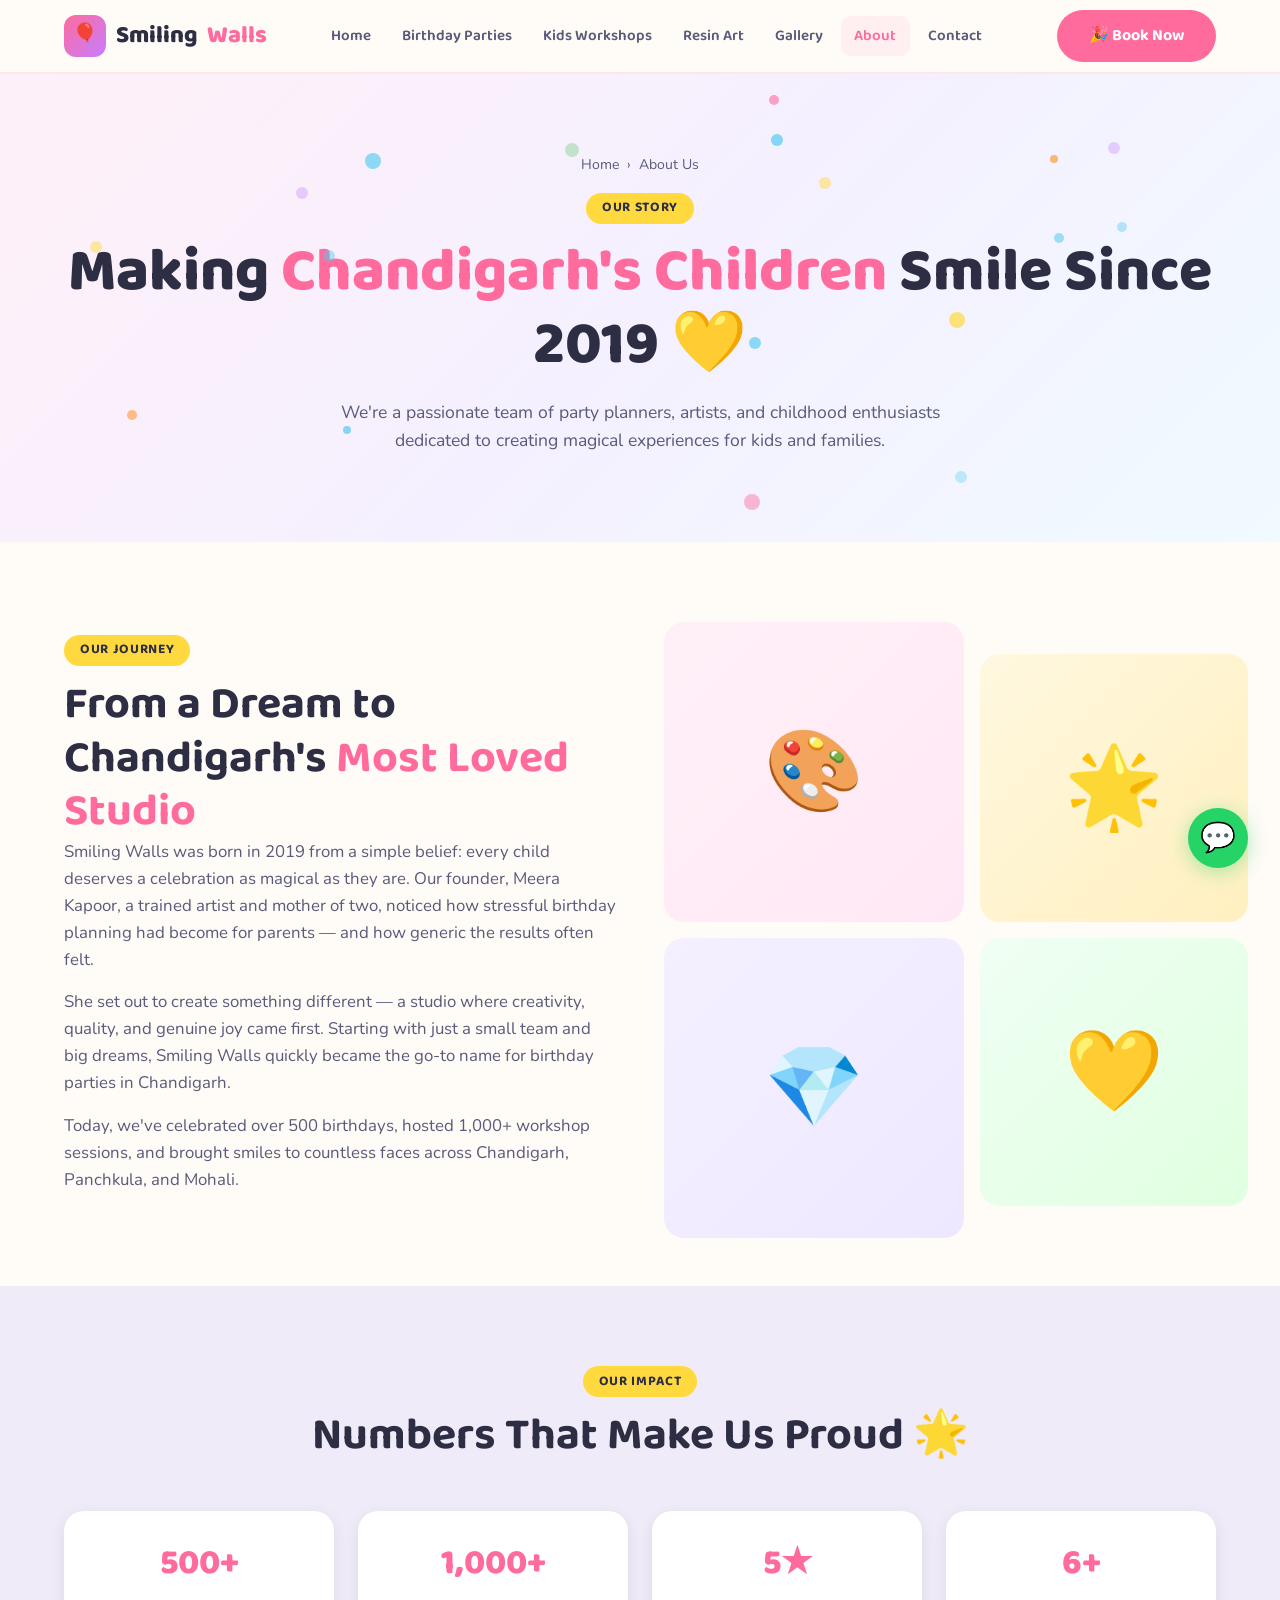
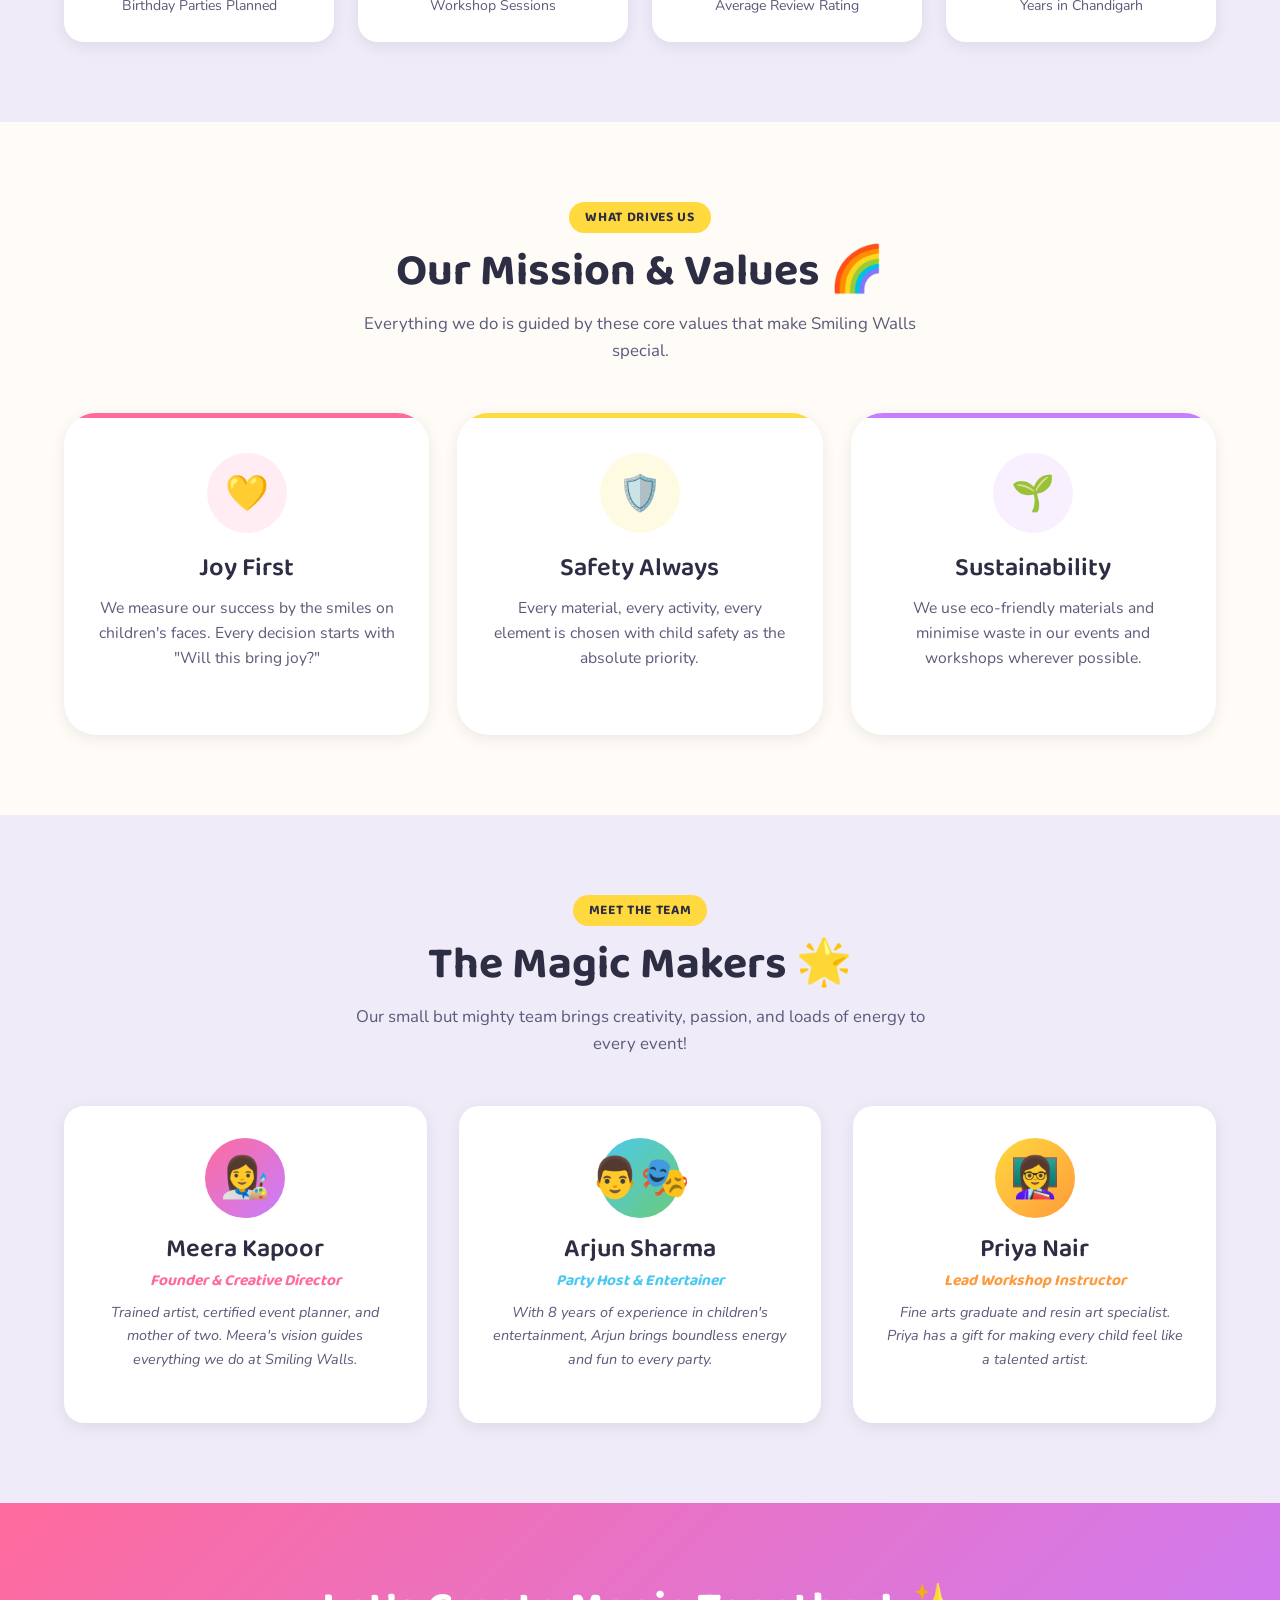
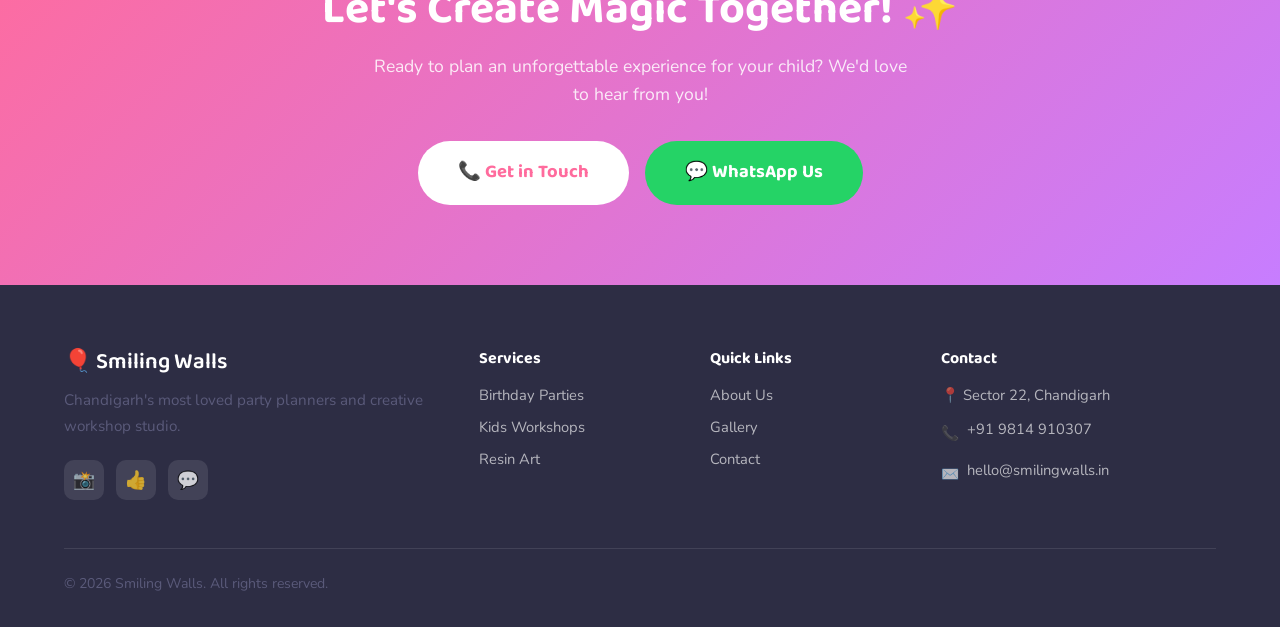
==== about.html @ 49fe9113 "first commit" ====
<!DOCTYPE html>
<html lang="en">

<head>
  <meta charset="UTF-8" />
  <meta name="viewport" content="width=device-width, initial-scale=1.0" />
  <title>About Us — Smiling Walls, Chandigarh's Favourite Kids Party Planners</title>
  <meta name="description"
    content="Meet the team behind Smiling Walls — Chandigarh's most loved kids birthday party planners and creative workshop studio. Our story, mission & values." />
  <meta name="keywords"
    content="about Smiling Walls, kids party planners Chandigarh team, creative workshop studio Chandigarh" />
  <meta property="og:title" content="About Smiling Walls — Chandigarh Kids Party Planners" />
  <meta property="og:url" content="https://smilingwalls.in/about.html" />
  <link rel="canonical" href="https://smilingwalls.in/about.html" />
  <link rel="preconnect" href="https://fonts.googleapis.com" />
  <link rel="preconnect" href="https://fonts.gstatic.com" crossorigin />
  <link rel="stylesheet" href="css/style.css" />
</head>

<body>
  <a href="#main" class="skip-link">Skip to main content</a>

  <nav class="navbar" role="navigation" aria-label="Main navigation">
    <div class="navbar-inner">
      <a href="index.html" class="navbar-brand">
        <div class="logo-icon" aria-hidden="true">🎈</div>
        Smiling <span>Walls</span>
      </a>
      <ul class="nav-links" role="list">
        <li><a href="index.html">Home</a></li>
        <li><a href="birthday-parties.html">Birthday Parties</a></li>
        <li><a href="kids-workshops.html">Kids Workshops</a></li>
        <li><a href="resin-workshops.html">Resin Art</a></li>
        <li><a href="gallery.html">Gallery</a></li>
        <li><a href="about.html" class="active">About</a></li>
        <li><a href="contact.html">Contact</a></li>
      </ul>
      <a href="contact.html" class="btn btn-primary nav-cta">🎉 Book Now</a>
      <button class="hamburger" aria-label="Toggle mobile menu"
        aria-expanded="false"><span></span><span></span><span></span></button>
    </div>
  </nav>
  <div id="mobile-menu" class="mobile-menu">
    <a href="index.html">🏠 Home</a>
    <a href="birthday-parties.html">🎂 Birthday Parties</a>
    <a href="kids-workshops.html">🎨 Kids Workshops</a>
    <a href="resin-workshops.html">💎 Resin Art</a>
    <a href="gallery.html">📸 Gallery</a>
    <a href="about.html">💛 About</a>
    <a href="contact.html">📞 Contact</a>
  </div>

  <main id="main">
    <section class="page-hero">
      <div class="hero-confetti" aria-hidden="true"></div>
      <div class="container">
        <nav class="breadcrumb" aria-label="Breadcrumb">
          <a href="index.html">Home</a> <span>›</span>
          <span aria-current="page">About Us</span>
        </nav>
        <div class="badge">Our Story</div>
        <h1>Making <span class="text-pink">Chandigarh's Children</span> Smile Since 2019 💛</h1>
        <p>We're a passionate team of party planners, artists, and childhood enthusiasts dedicated to creating magical
          experiences for kids and families.</p>
      </div>
    </section>

    <!-- Our Story -->
    <section class="section-pad" aria-labelledby="story-heading">
      <div class="container">
        <div class="about-grid">
          <div class="animate-up">
            <div class="badge">Our Journey</div>
            <h2 id="story-heading">From a Dream to Chandigarh's <span class="text-pink">Most Loved Studio</span></h2>
            <p style="margin-bottom:1rem">Smiling Walls was born in 2019 from a simple belief: every child deserves a
              celebration as magical as they are. Our founder, Meera Kapoor, a trained artist and mother of two, noticed
              how stressful birthday planning had become for parents — and how generic the results often felt.</p>
            <p style="margin-bottom:1rem">She set out to create something different — a studio where creativity,
              quality, and genuine joy came first. Starting with just a small team and big dreams, Smiling Walls quickly
              became the go-to name for birthday parties in Chandigarh.</p>
            <p>Today, we've celebrated over 500 birthdays, hosted 1,000+ workshop sessions, and brought smiles to
              countless faces across Chandigarh, Panchkula, and Mohali.</p>
          </div>
          <div class="about-visual animate-up delay-2">
            <div class="about-img-card" style="background:linear-gradient(135deg,#fff0f8,#ffe8f5);font-size:5rem">🎨
            </div>
            <div class="about-img-card" style="background:linear-gradient(135deg,#fff8e0,#fff0c0);font-size:5rem">🌟
            </div>
            <div class="about-img-card" style="background:linear-gradient(135deg,#f5f0ff,#ede8ff);font-size:5rem">💎
            </div>
            <div class="about-img-card" style="background:linear-gradient(135deg,#f0fff4,#e0ffe0);font-size:5rem">💛
            </div>
          </div>
        </div>
      </div>
    </section>

    <!-- Stats -->
    <section class="section-pad bg-light" aria-labelledby="stats-heading">
      <div class="container">
        <div class="section-title animate-up">
          <div class="badge">Our Impact</div>
          <h2 id="stats-heading">Numbers That Make Us Proud 🌟</h2>
        </div>
        <div class="stats-row" style="grid-template-columns:repeat(4,1fr)">
          <div class="stat-card animate-up delay-1">
            <div class="number">500+</div>
            <p>Birthday Parties Planned</p>
          </div>
          <div class="stat-card animate-up delay-2">
            <div class="number">1,000+</div>
            <p>Workshop Sessions</p>
          </div>
          <div class="stat-card animate-up delay-3">
            <div class="number">5★</div>
            <p>Average Review Rating</p>
          </div>
          <div class="stat-card animate-up delay-4">
            <div class="number">6+</div>
            <p>Years in Chandigarh</p>
          </div>
        </div>
      </div>
    </section>

    <!-- Mission & Values -->
    <section class="section-pad" aria-labelledby="values-heading">
      <div class="container">
        <div class="section-title animate-up">
          <div class="badge">What Drives Us</div>
          <h2 id="values-heading">Our Mission & Values 🌈</h2>
          <p>Everything we do is guided by these core values that make Smiling Walls special.</p>
        </div>
        <div class="services-grid">
          <div class="service-card pink animate-up delay-1">
            <div class="icon-wrap">💛</div>
            <h3>Joy First</h3>
            <p>We measure our success by the smiles on children's faces. Every decision starts with "Will this bring
              joy?"</p>
          </div>
          <div class="service-card yellow animate-up delay-2">
            <div class="icon-wrap">🛡️</div>
            <h3>Safety Always</h3>
            <p>Every material, every activity, every element is chosen with child safety as the absolute priority.</p>
          </div>
          <div class="service-card purple animate-up delay-3">
            <div class="icon-wrap">🌱</div>
            <h3>Sustainability</h3>
            <p>We use eco-friendly materials and minimise waste in our events and workshops wherever possible.</p>
          </div>
        </div>
      </div>
    </section>

    <!-- Team -->
    <section class="section-pad bg-light" aria-labelledby="team-heading">
      <div class="container">
        <div class="section-title animate-up">
          <div class="badge">Meet the Team</div>
          <h2 id="team-heading">The Magic Makers 🌟</h2>
          <p>Our small but mighty team brings creativity, passion, and loads of energy to every event!</p>
        </div>
        <div style="display:grid;grid-template-columns:repeat(3,1fr);gap:2rem">
          <div class="testimonial-card animate-up delay-1" style="text-align:center">
            <div
              style="width:80px;height:80px;border-radius:50%;background:linear-gradient(135deg,var(--pink),var(--purple));display:flex;align-items:center;justify-content:center;font-size:2.5rem;margin:0 auto 1rem">
              👩‍🎨</div>
            <h3 style="margin-bottom:0.25rem">Meera Kapoor</h3>
            <p style="color:var(--pink);font-weight:700;font-family:var(--font-head);margin-bottom:0.5rem">Founder &
              Creative Director</p>
            <p style="font-size:0.9rem">Trained artist, certified event planner, and mother of two. Meera's vision
              guides everything we do at Smiling Walls.</p>
          </div>
          <div class="testimonial-card animate-up delay-2" style="text-align:center">
            <div
              style="width:80px;height:80px;border-radius:50%;background:linear-gradient(135deg,var(--teal),var(--green));display:flex;align-items:center;justify-content:center;font-size:2.5rem;margin:0 auto 1rem">
              👨‍🎭</div>
            <h3 style="margin-bottom:0.25rem">Arjun Sharma</h3>
            <p style="color:var(--teal);font-weight:700;font-family:var(--font-head);margin-bottom:0.5rem">Party Host &
              Entertainer</p>
            <p style="font-size:0.9rem">With 8 years of experience in children's entertainment, Arjun brings boundless
              energy and fun to every party.</p>
          </div>
          <div class="testimonial-card animate-up delay-3" style="text-align:center">
            <div
              style="width:80px;height:80px;border-radius:50%;background:linear-gradient(135deg,var(--yellow),var(--orange));display:flex;align-items:center;justify-content:center;font-size:2.5rem;margin:0 auto 1rem">
              👩‍🏫</div>
            <h3 style="margin-bottom:0.25rem">Priya Nair</h3>
            <p style="color:var(--orange);font-weight:700;font-family:var(--font-head);margin-bottom:0.5rem">Lead
              Workshop Instructor</p>
            <p style="font-size:0.9rem">Fine arts graduate and resin art specialist. Priya has a gift for making every
              child feel like a talented artist.</p>
          </div>
        </div>
      </div>
    </section>

    <!-- CTA -->
    <section class="cta-banner">
      <div class="container">
        <h2>Let's Create Magic Together! ✨</h2>
        <p>Ready to plan an unforgettable experience for your child? We'd love to hear from you!</p>
        <div class="cta-banner-btns">
          <a href="contact.html" class="btn btn-white btn-lg">📞 Get in Touch</a>
          <a href="https://wa.me/919814910307" class="btn btn-whatsapp btn-lg" target="_blank" rel="noopener">💬
            WhatsApp Us</a>
        </div>
      </div>
    </section>
  </main>

  <footer role="contentinfo">
    <div class="container">
      <div class="footer-grid">
        <div class="footer-brand">
          <h3>🎈 Smiling Walls</h3>
          <p>Chandigarh's most loved party planners and creative workshop studio.</p>
          <div class="social-links">
            <a href="#" class="social-link" aria-label="Instagram">📸</a>
            <a href="#" class="social-link" aria-label="Facebook">👍</a>
            <a href="https://wa.me/919814910307" class="social-link" aria-label="WhatsApp" target="_blank"
              rel="noopener">💬</a>
          </div>
        </div>
        <div class="footer-col">
          <h4>Services</h4>
          <a href="birthday-parties.html">Birthday Parties</a>
          <a href="kids-workshops.html">Kids Workshops</a>
          <a href="resin-workshops.html">Resin Art</a>
        </div>
        <div class="footer-col">
          <h4>Quick Links</h4>
          <a href="about.html">About Us</a>
          <a href="gallery.html">Gallery</a>
          <a href="contact.html">Contact</a>
        </div>
        <div class="footer-col footer-contact">
          <h4>Contact</h4>
          <p>📍 Sector 22, Chandigarh</p>
          <p>📞 <a href="tel:+919814910307">+91 9814 910307</a></p>
          <p>✉️ <a href="mailto:hello@smilingwalls.in">hello@smilingwalls.in</a></p>
        </div>
      </div>
      <div class="footer-bottom">
        <p>© 2026 Smiling Walls. All rights reserved.</p>
      </div>
    </div>
  </footer>

  <a href="https://wa.me/919814910307" class="whatsapp-fab" target="_blank" rel="noopener noreferrer"
    aria-label="WhatsApp">💬</a>
  <script src="js/main.js" defer></script>
</body>

</html>
---- css/style.css ----
/* ============================================================
   Smiling Walls — Global Stylesheet
   Design System: Playful Pastel + Vibrant Accents
   ============================================================ */

@import url('https://fonts.googleapis.com/css2?family=Baloo+2:wght@400;500;600;700;800&family=Nunito:wght@400;500;600;700&display=swap');

/* ---------- CSS Variables ---------- */
:root {
  --pink:     #FF6B9D;
  --yellow:   #FFD93D;
  --purple:   #C77DFF;
  --teal:     #4CC9F0;
  --green:    #6BCB77;
  --orange:   #FF9A3C;
  --bg:       #FFFBF7;
  --dark:     #2D2D44;
  --mid:      #5A5A7A;
  --light:    #F0EBF8;
  --white:    #FFFFFF;

  --font-head: 'Baloo 2', cursive;
  --font-body: 'Nunito', sans-serif;

  --radius-sm: 12px;
  --radius-md: 20px;
  --radius-lg: 32px;
  --radius-xl: 48px;

  --shadow-sm: 0 4px 16px rgba(0,0,0,0.08);
  --shadow-md: 0 8px 32px rgba(0,0,0,0.12);
  --shadow-lg: 0 16px 48px rgba(0,0,0,0.16);

  --transition: all 0.3s cubic-bezier(0.4, 0, 0.2, 1);
}

/* ---------- Reset & Base ---------- */
*, *::before, *::after { box-sizing: border-box; margin: 0; padding: 0; }

html {
  scroll-behavior: smooth;
  font-size: 16px;
}

body {
  font-family: var(--font-body);
  background-color: var(--bg);
  color: var(--dark);
  line-height: 1.6;
  overflow-x: hidden;
}

img { max-width: 100%; height: auto; display: block; }

a { text-decoration: none; color: inherit; transition: var(--transition); }

ul { list-style: none; }

/* ---------- Typography ---------- */
h1, h2, h3, h4 {
  font-family: var(--font-head);
  line-height: 1.2;
  color: var(--dark);
}

h1 { font-size: clamp(2.2rem, 5vw, 3.8rem); font-weight: 800; }
h2 { font-size: clamp(1.8rem, 3.5vw, 2.8rem); font-weight: 700; }
h3 { font-size: clamp(1.2rem, 2.5vw, 1.6rem); font-weight: 600; }

p { color: var(--mid); font-size: 1.05rem; }

/* ---------- Layout Helpers ---------- */
.container {
  max-width: 1200px;
  margin: 0 auto;
  padding: 0 1.5rem;
}

.section-pad { padding: 5rem 0; }

.section-title {
  text-align: center;
  margin-bottom: 3rem;
}

.section-title h2 { margin-bottom: 0.75rem; }
.section-title p { max-width: 600px; margin: 0 auto; }

.badge {
  display: inline-block;
  background: var(--yellow);
  color: var(--dark);
  font-family: var(--font-head);
  font-weight: 700;
  font-size: 0.85rem;
  padding: 0.3rem 1rem;
  border-radius: 50px;
  letter-spacing: 0.05em;
  text-transform: uppercase;
  margin-bottom: 0.75rem;
}

/* ---------- Buttons ---------- */
.btn {
  display: inline-flex;
  align-items: center;
  gap: 0.5rem;
  font-family: var(--font-head);
  font-weight: 700;
  font-size: 1rem;
  padding: 0.85rem 2rem;
  border-radius: 50px;
  border: none;
  cursor: pointer;
  transition: var(--transition);
  text-decoration: none;
  white-space: nowrap;
}

.btn:hover { transform: translateY(-2px); box-shadow: var(--shadow-md); }
.btn:active { transform: translateY(0); }

.btn-primary { background: var(--pink); color: var(--white); }
.btn-primary:hover { background: #e05588; }

.btn-secondary { background: var(--yellow); color: var(--dark); }
.btn-secondary:hover { background: #f0c800; }

.btn-green { background: var(--green); color: var(--white); }
.btn-green:hover { background: #58b865; }

.btn-teal { background: var(--teal); color: var(--white); }
.btn-teal:hover { background: #3ab5da; }

.btn-purple { background: var(--purple); color: var(--white); }
.btn-purple:hover { background: #b060ef; }

.btn-outline {
  background: transparent;
  color: var(--dark);
  border: 2.5px solid var(--dark);
}
.btn-outline:hover { background: var(--dark); color: var(--white); }

.btn-whatsapp {
  background: #25D366;
  color: var(--white);
  font-size: 1rem;
}
.btn-whatsapp:hover { background: #1da851; }

.btn-lg { padding: 1.1rem 2.5rem; font-size: 1.15rem; }

/* ---------- Navbar ---------- */
.navbar {
  position: sticky;
  top: 0;
  z-index: 1000;
  background: rgba(255,251,247,0.95);
  backdrop-filter: blur(12px);
  -webkit-backdrop-filter: blur(12px);
  border-bottom: 2px solid rgba(255,107,157,0.15);
  transition: var(--transition);
}

.navbar.scrolled {
  box-shadow: var(--shadow-sm);
}

.navbar-inner {
  display: flex;
  align-items: center;
  justify-content: space-between;
  height: 72px;
  padding: 0 1.5rem;
  max-width: 1200px;
  margin: 0 auto;
}

.navbar-brand {
  display: flex;
  align-items: center;
  gap: 0.6rem;
  font-family: var(--font-head);
  font-weight: 800;
  font-size: 1.5rem;
  color: var(--dark);
}

.navbar-brand .logo-icon {
  width: 42px;
  height: 42px;
  background: linear-gradient(135deg, var(--pink), var(--purple));
  border-radius: 12px;
  display: flex;
  align-items: center;
  justify-content: center;
  font-size: 1.3rem;
}

.navbar-brand span { color: var(--pink); }

.nav-links {
  display: flex;
  align-items: center;
  gap: 0.25rem;
}

.nav-links a {
  font-family: var(--font-head);
  font-weight: 600;
  font-size: 0.95rem;
  color: var(--mid);
  padding: 0.5rem 0.85rem;
  border-radius: 10px;
  transition: var(--transition);
}

.nav-links a:hover,
.nav-links a.active {
  color: var(--pink);
  background: rgba(255,107,157,0.08);
}

.nav-cta { margin-left: 0.75rem; }

/* Hamburger */
.hamburger {
  display: none;
  flex-direction: column;
  gap: 5px;
  cursor: pointer;
  padding: 8px;
  border: none;
  background: none;
  border-radius: 8px;
}

.hamburger span {
  display: block;
  width: 24px;
  height: 2.5px;
  background: var(--dark);
  border-radius: 4px;
  transition: var(--transition);
}

.hamburger.open span:nth-child(1) { transform: translateY(7.5px) rotate(45deg); }
.hamburger.open span:nth-child(2) { opacity: 0; }
.hamburger.open span:nth-child(3) { transform: translateY(-7.5px) rotate(-45deg); }

.mobile-menu {
  display: none;
  position: fixed;
  top: 72px;
  left: 0;
  right: 0;
  background: var(--white);
  border-bottom: 2px solid rgba(255,107,157,0.15);
  padding: 1rem;
  z-index: 999;
  box-shadow: var(--shadow-md);
  flex-direction: column;
  gap: 0.5rem;
}

.mobile-menu.open { display: flex; }

.mobile-menu a {
  font-family: var(--font-head);
  font-weight: 600;
  color: var(--dark);
  padding: 0.75rem 1rem;
  border-radius: 12px;
  transition: var(--transition);
}

.mobile-menu a:hover { background: var(--light); color: var(--pink); }

/* ---------- Hero ---------- */
.hero {
  position: relative;
  overflow: hidden;
  padding: 5rem 0 6rem;
  background: linear-gradient(135deg, #FFF0F8 0%, #F5F0FF 50%, #F0FAFF 100%);
}

.hero-confetti {
  position: absolute;
  inset: 0;
  pointer-events: none;
  overflow: hidden;
}

.confetti-dot {
  position: absolute;
  border-radius: 50%;
  animation: float 6s ease-in-out infinite;
}

@keyframes float {
  0%, 100% { transform: translateY(0) rotate(0deg); }
  50% { transform: translateY(-20px) rotate(180deg); }
}

.hero-content {
  display: grid;
  grid-template-columns: 1fr 1fr;
  gap: 3rem;
  align-items: center;
}

.hero-text { z-index: 1; }

.hero-tagline {
  display: inline-flex;
  align-items: center;
  gap: 0.5rem;
  background: var(--yellow);
  color: var(--dark);
  font-family: var(--font-head);
  font-weight: 700;
  font-size: 0.85rem;
  padding: 0.4rem 1.2rem;
  border-radius: 50px;
  margin-bottom: 1.25rem;
  text-transform: uppercase;
  letter-spacing: 0.06em;
}

.hero h1 { margin-bottom: 1.25rem; }
.hero h1 span { color: var(--pink); }

.hero p { font-size: 1.15rem; margin-bottom: 2rem; max-width: 500px; }

.hero-btns { display: flex; gap: 1rem; flex-wrap: wrap; }

.hero-visual {
  display: flex;
  justify-content: center;
  align-items: center;
  position: relative;
}

.hero-card-grid {
  display: grid;
  grid-template-columns: 1fr 1fr;
  gap: 1rem;
  position: relative;
}

.hero-service-card {
  background: var(--white);
  border-radius: var(--radius-md);
  padding: 1.5rem;
  text-align: center;
  box-shadow: var(--shadow-md);
  transition: var(--transition);
  animation: float 5s ease-in-out infinite;
}

.hero-service-card:nth-child(2) { animation-delay: 0.5s; }
.hero-service-card:nth-child(3) { animation-delay: 1s; }
.hero-service-card:nth-child(4) { animation-delay: 1.5s; }

.hero-service-card:hover { transform: translateY(-6px) scale(1.02); }

.hero-service-card .icon {
  font-size: 2.5rem;
  margin-bottom: 0.5rem;
}

.hero-service-card h4 {
  font-family: var(--font-head);
  font-size: 0.9rem;
  font-weight: 700;
  color: var(--dark);
}

/* ---------- Service Cards ---------- */
.services-grid {
  display: grid;
  grid-template-columns: repeat(3, 1fr);
  gap: 1.75rem;
}

.service-card {
  background: var(--white);
  border-radius: var(--radius-lg);
  padding: 2.5rem 2rem;
  text-align: center;
  box-shadow: var(--shadow-sm);
  transition: var(--transition);
  position: relative;
  overflow: hidden;
}

.service-card::before {
  content: '';
  position: absolute;
  top: 0;
  left: 0;
  right: 0;
  height: 5px;
  border-radius: var(--radius-lg) var(--radius-lg) 0 0;
}

.service-card.pink::before   { background: var(--pink); }
.service-card.yellow::before { background: var(--yellow); }
.service-card.purple::before { background: var(--purple); }
.service-card.teal::before   { background: var(--teal); }

.service-card:hover { transform: translateY(-8px); box-shadow: var(--shadow-lg); }

.service-card .icon-wrap {
  width: 80px;
  height: 80px;
  border-radius: 50%;
  display: flex;
  align-items: center;
  justify-content: center;
  font-size: 2.2rem;
  margin: 0 auto 1.25rem;
}

.service-card.pink .icon-wrap   { background: rgba(255,107,157,0.12); }
.service-card.yellow .icon-wrap { background: rgba(255,217,61,0.15); }
.service-card.purple .icon-wrap { background: rgba(199,125,255,0.12); }
.service-card.teal .icon-wrap   { background: rgba(76,201,240,0.12); }

.service-card h3 { margin-bottom: 0.75rem; }
.service-card p { font-size: 0.98rem; margin-bottom: 1.5rem; }

/* ---------- Why Choose Us ---------- */
.why-grid {
  display: grid;
  grid-template-columns: repeat(4, 1fr);
  gap: 1.5rem;
}

.why-card {
  text-align: center;
  padding: 2rem 1.5rem;
  background: var(--white);
  border-radius: var(--radius-md);
  box-shadow: var(--shadow-sm);
  transition: var(--transition);
}

.why-card:hover { transform: translateY(-4px); box-shadow: var(--shadow-md); }

.why-card .icon { font-size: 2.5rem; margin-bottom: 1rem; }
.why-card h3 { font-size: 1.1rem; margin-bottom: 0.5rem; }
.why-card p { font-size: 0.92rem; }

/* ---------- Testimonials ---------- */
.testimonials-section {
  background: linear-gradient(135deg, #FFF0F8 0%, #F5F0FF 100%);
}

.testimonials-grid {
  display: grid;
  grid-template-columns: repeat(3, 1fr);
  gap: 1.75rem;
}

.testimonial-card {
  background: var(--white);
  border-radius: var(--radius-md);
  padding: 2rem;
  box-shadow: var(--shadow-sm);
  transition: var(--transition);
  position: relative;
}

.testimonial-card:hover { transform: translateY(-4px); box-shadow: var(--shadow-md); }

.testimonial-card .quote {
  font-size: 3rem;
  color: var(--pink);
  font-family: Georgia, serif;
  line-height: 1;
  margin-bottom: 0.5rem;
}

.testimonial-card p {
  font-size: 0.98rem;
  font-style: italic;
  margin-bottom: 1.25rem;
  color: var(--mid);
}

.testimonial-author {
  display: flex;
  align-items: center;
  gap: 0.75rem;
}

.author-avatar {
  width: 44px;
  height: 44px;
  border-radius: 50%;
  display: flex;
  align-items: center;
  justify-content: center;
  font-size: 1.2rem;
  font-weight: 700;
  font-family: var(--font-head);
  color: var(--white);
}

.stars { color: #FFD93D; font-size: 1rem; margin-bottom: 0.25rem; }

/* ---------- Pricing ---------- */
.pricing-grid {
  display: grid;
  grid-template-columns: repeat(3, 1fr);
  gap: 1.75rem;
}

.pricing-card {
  background: var(--white);
  border-radius: var(--radius-lg);
  padding: 2.5rem 2rem;
  text-align: center;
  box-shadow: var(--shadow-sm);
  transition: var(--transition);
  position: relative;
  border: 2.5px solid transparent;
}

.pricing-card.featured {
  border-color: var(--pink);
  transform: scale(1.04);
  box-shadow: var(--shadow-lg);
}

.pricing-card:hover { transform: translateY(-6px); box-shadow: var(--shadow-lg); }
.pricing-card.featured:hover { transform: scale(1.04) translateY(-6px); }

.popular-badge {
  position: absolute;
  top: -14px;
  left: 50%;
  transform: translateX(-50%);
  background: var(--pink);
  color: var(--white);
  font-family: var(--font-head);
  font-weight: 700;
  font-size: 0.8rem;
  padding: 0.3rem 1.2rem;
  border-radius: 50px;
  white-space: nowrap;
}

.pricing-card h3 { margin-bottom: 0.5rem; }
.pricing-card .price {
  font-family: var(--font-head);
  font-size: 2.5rem;
  font-weight: 800;
  color: var(--pink);
  line-height: 1;
  margin: 1rem 0 0.25rem;
}
.pricing-card .price small { font-size: 1rem; color: var(--mid); font-weight: 600; }

.pricing-features {
  text-align: left;
  margin: 1.5rem 0;
  display: flex;
  flex-direction: column;
  gap: 0.6rem;
}

.pricing-features li {
  display: flex;
  align-items: center;
  gap: 0.6rem;
  font-size: 0.95rem;
  color: var(--mid);
}

.pricing-features li::before {
  content: '✓';
  width: 20px;
  height: 20px;
  background: var(--green);
  color: white;
  border-radius: 50%;
  display: flex;
  align-items: center;
  justify-content: center;
  font-size: 0.7rem;
  font-weight: 700;
  flex-shrink: 0;
}

/* ---------- FAQ ---------- */
.faq-list { max-width: 780px; margin: 0 auto; }

.faq-item {
  background: var(--white);
  border-radius: var(--radius-md);
  margin-bottom: 1rem;
  box-shadow: var(--shadow-sm);
  overflow: hidden;
}

.faq-question {
  width: 100%;
  background: none;
  border: none;
  padding: 1.25rem 1.5rem;
  display: flex;
  justify-content: space-between;
  align-items: center;
  cursor: pointer;
  font-family: var(--font-head);
  font-weight: 700;
  font-size: 1.05rem;
  color: var(--dark);
  text-align: left;
  transition: var(--transition);
}

.faq-question:hover { color: var(--pink); }

.faq-question .chevron {
  font-size: 1.2rem;
  transition: var(--transition);
  color: var(--pink);
}

.faq-item.open .faq-question .chevron { transform: rotate(180deg); }

.faq-answer {
  max-height: 0;
  overflow: hidden;
  transition: max-height 0.4s ease, padding 0.3s ease;
}

.faq-item.open .faq-answer { max-height: 300px; }

.faq-answer p {
  padding: 0 1.5rem 1.25rem;
  font-size: 0.98rem;
}

/* ---------- Gallery ---------- */
.gallery-grid {
  display: grid;
  grid-template-columns: repeat(3, 1fr);
  gap: 1rem;
}

.gallery-item {
  position: relative;
  border-radius: var(--radius-md);
  overflow: hidden;
  cursor: pointer;
  aspect-ratio: 1;
  background: var(--light);
}

.gallery-item:nth-child(4n+1) { grid-column: span 2; }

.gallery-placeholder {
  width: 100%;
  height: 100%;
  display: flex;
  flex-direction: column;
  align-items: center;
  justify-content: center;
  gap: 0.5rem;
  min-height: 200px;
}

.gallery-item .overlay {
  position: absolute;
  inset: 0;
  background: rgba(255,107,157,0.85);
  display: flex;
  align-items: center;
  justify-content: center;
  opacity: 0;
  transition: var(--transition);
  font-size: 2rem;
  color: white;
}

.gallery-item:hover .overlay { opacity: 1; }

/* Lightbox */
.lightbox {
  display: none;
  position: fixed;
  inset: 0;
  background: rgba(0,0,0,0.9);
  z-index: 9999;
  align-items: center;
  justify-content: center;
  padding: 2rem;
}

.lightbox.open { display: flex; }

.lightbox-content {
  max-width: 800px;
  width: 100%;
  text-align: center;
  position: relative;
}

.lightbox-close {
  position: absolute;
  top: -2.5rem;
  right: 0;
  color: white;
  font-size: 2rem;
  cursor: pointer;
  background: none;
  border: none;
  line-height: 1;
}

.lightbox-img {
  width: 100%;
  border-radius: var(--radius-md);
  background: var(--light);
  min-height: 300px;
  display: flex;
  align-items: center;
  justify-content: center;
  font-size: 4rem;
}

/* ---------- Contact Form ---------- */
.contact-grid {
  display: grid;
  grid-template-columns: 1fr 1fr;
  gap: 3rem;
  align-items: start;
}

.contact-form {
  background: var(--white);
  border-radius: var(--radius-lg);
  padding: 2.5rem;
  box-shadow: var(--shadow-md);
}

.form-group {
  margin-bottom: 1.25rem;
}

.form-group label {
  display: block;
  font-family: var(--font-head);
  font-weight: 700;
  font-size: 0.95rem;
  color: var(--dark);
  margin-bottom: 0.4rem;
}

.form-group input,
.form-group select,
.form-group textarea {
  width: 100%;
  padding: 0.85rem 1.1rem;
  border: 2px solid #E8E0F0;
  border-radius: var(--radius-sm);
  font-family: var(--font-body);
  font-size: 0.98rem;
  color: var(--dark);
  background: var(--bg);
  transition: var(--transition);
  outline: none;
}

.form-group input:focus,
.form-group select:focus,
.form-group textarea:focus {
  border-color: var(--pink);
  box-shadow: 0 0 0 4px rgba(255,107,157,0.1);
}

.form-group textarea { resize: vertical; min-height: 120px; }

.form-row { display: grid; grid-template-columns: 1fr 1fr; gap: 1rem; }

/* ---------- Map ---------- */
.map-container {
  border-radius: var(--radius-lg);
  overflow: hidden;
  box-shadow: var(--shadow-md);
}

.map-container iframe {
  width: 100%;
  height: 350px;
  border: none;
}

.contact-info { margin-top: 1.5rem; }

.contact-info-item {
  display: flex;
  align-items: flex-start;
  gap: 0.9rem;
  margin-bottom: 1rem;
}

.contact-info-item .icon {
  width: 42px;
  height: 42px;
  border-radius: 12px;
  display: flex;
  align-items: center;
  justify-content: center;
  font-size: 1.1rem;
  flex-shrink: 0;
}

.contact-info-item h4 {
  font-size: 0.85rem;
  color: var(--mid);
  font-family: var(--font-body);
  font-weight: 600;
  margin-bottom: 0.15rem;
}

.contact-info-item p {
  font-size: 0.98rem;
  color: var(--dark);
  font-weight: 600;
}

/* ---------- About ---------- */
.about-grid {
  display: grid;
  grid-template-columns: 1fr 1fr;
  gap: 3rem;
  align-items: center;
}

.about-visual {
  display: grid;
  grid-template-columns: 1fr 1fr;
  gap: 1rem;
}

.about-img-card {
  border-radius: var(--radius-md);
  aspect-ratio: 1;
  display: flex;
  align-items: center;
  justify-content: center;
  font-size: 4rem;
}

.about-img-card:nth-child(2) { margin-top: 2rem; }

.stats-row {
  display: grid;
  grid-template-columns: repeat(3, 1fr);
  gap: 1.5rem;
  margin-top: 2rem;
}

.stat-card {
  text-align: center;
  background: var(--white);
  border-radius: var(--radius-md);
  padding: 1.5rem 1rem;
  box-shadow: var(--shadow-sm);
}

.stat-card .number {
  font-family: var(--font-head);
  font-size: 2.2rem;
  font-weight: 800;
  color: var(--pink);
}

.stat-card p { font-size: 0.88rem; margin-top: 0.25rem; }

/* ---------- Page Hero (inner pages) ---------- */
.page-hero {
  background: linear-gradient(135deg, #FFF0F8 0%, #F5F0FF 50%, #F0FAFF 100%);
  padding: 5rem 0 4rem;
  text-align: center;
  position: relative;
  overflow: hidden;
}

.page-hero h1 { margin-bottom: 1rem; }
.page-hero p { max-width: 600px; margin: 0 auto 1.5rem; font-size: 1.1rem; }

/* ---------- CTA Banner ---------- */
.cta-banner {
  background: linear-gradient(135deg, var(--pink), var(--purple));
  color: var(--white);
  text-align: center;
  padding: 5rem 0;
  position: relative;
  overflow: hidden;
}

.cta-banner h2 { color: var(--white); margin-bottom: 1rem; }
.cta-banner p { color: rgba(255,255,255,0.85); max-width: 540px; margin: 0 auto 2rem; font-size: 1.1rem; }
.cta-banner-btns { display: flex; gap: 1rem; justify-content: center; flex-wrap: wrap; }

.btn-white { background: var(--white); color: var(--pink); }
.btn-white:hover { background: var(--yellow); color: var(--dark); }

/* ---------- Footer ---------- */
footer {
  background: var(--dark);
  color: rgba(255,255,255,0.75);
  padding: 4rem 0 2rem;
}

.footer-grid {
  display: grid;
  grid-template-columns: 2fr 1fr 1fr 1.5fr;
  gap: 3rem;
  margin-bottom: 3rem;
}

.footer-brand h3 {
  font-family: var(--font-head);
  color: var(--white);
  font-size: 1.4rem;
  margin-bottom: 0.75rem;
}

.footer-brand p { font-size: 0.95rem; line-height: 1.7; margin-bottom: 1.25rem; }

.social-links { display: flex; gap: 0.75rem; }

.social-link {
  width: 40px;
  height: 40px;
  border-radius: 10px;
  background: rgba(255,255,255,0.1);
  display: flex;
  align-items: center;
  justify-content: center;
  font-size: 1.1rem;
  transition: var(--transition);
}

.social-link:hover { background: var(--pink); transform: translateY(-2px); }

.footer-col h4 {
  font-family: var(--font-head);
  color: var(--white);
  font-size: 1rem;
  margin-bottom: 1rem;
}

.footer-col a {
  display: block;
  color: rgba(255,255,255,0.65);
  font-size: 0.92rem;
  margin-bottom: 0.5rem;
  transition: var(--transition);
}

.footer-col a:hover { color: var(--pink); padding-left: 4px; }

.footer-contact p {
  display: flex;
  align-items: center;
  gap: 0.5rem;
  font-size: 0.92rem;
  margin-bottom: 0.6rem;
  color: rgba(255,255,255,0.65);
}

.footer-bottom {
  border-top: 1px solid rgba(255,255,255,0.1);
  padding-top: 1.5rem;
  display: flex;
  justify-content: space-between;
  align-items: center;
  flex-wrap: wrap;
  gap: 1rem;
}

.footer-bottom p { font-size: 0.88rem; }

/* ---------- Floating Buttons ---------- */
.whatsapp-fab {
  position: fixed;
  bottom: 2rem;
  right: 2rem;
  z-index: 900;
  width: 60px;
  height: 60px;
  background: #25D366;
  border-radius: 50%;
  display: flex;
  align-items: center;
  justify-content: center;
  font-size: 1.8rem;
  box-shadow: 0 4px 20px rgba(37,211,102,0.4);
  transition: var(--transition);
  animation: pulse-whatsapp 2.5s ease-in-out infinite;
}

.whatsapp-fab:hover {
  transform: scale(1.1);
  box-shadow: 0 6px 28px rgba(37,211,102,0.5);
  animation: none;
}

@keyframes pulse-whatsapp {
  0%, 100% { box-shadow: 0 4px 20px rgba(37,211,102,0.4); }
  50% { box-shadow: 0 4px 30px rgba(37,211,102,0.65); }
}

/* ---------- Animations ---------- */
@keyframes fadeInUp {
  from { opacity: 0; transform: translateY(28px); }
  to   { opacity: 1; transform: translateY(0); }
}

@keyframes fadeIn {
  from { opacity: 0; }
  to   { opacity: 1; }
}

.animate-up {
  opacity: 0;
  transform: translateY(28px);
  transition: opacity 0.6s ease, transform 0.6s ease;
}

.animate-up.visible {
  opacity: 1;
  transform: translateY(0);
}

.delay-1 { transition-delay: 0.1s; }
.delay-2 { transition-delay: 0.2s; }
.delay-3 { transition-delay: 0.3s; }
.delay-4 { transition-delay: 0.4s; }

/* ---------- Breadcrumb ---------- */
.breadcrumb {
  display: flex;
  align-items: center;
  gap: 0.5rem;
  font-size: 0.88rem;
  color: var(--mid);
  margin-bottom: 1rem;
  justify-content: center;
}

.breadcrumb a:hover { color: var(--pink); }

/* ---------- Responsive ---------- */
@media (max-width: 1024px) {
  .why-grid { grid-template-columns: repeat(2, 1fr); }
  .footer-grid { grid-template-columns: 1fr 1fr; }
}

@media (max-width: 900px) {
  .services-grid { grid-template-columns: 1fr 1fr; }
  .testimonials-grid { grid-template-columns: 1fr 1fr; }
  .pricing-grid { grid-template-columns: 1fr; max-width: 420px; margin: 0 auto; }
  .pricing-card.featured { transform: scale(1); }
  .hero-content { grid-template-columns: 1fr; text-align: center; }
  .hero-btns { justify-content: center; }
  .hero p { margin-left: auto; margin-right: auto; }
  .about-grid { grid-template-columns: 1fr; }
  .contact-grid { grid-template-columns: 1fr; }
  .gallery-grid { grid-template-columns: 1fr 1fr; }
  .gallery-item:nth-child(4n+1) { grid-column: span 1; }
}

@media (max-width: 768px) {
  .section-pad { padding: 3.5rem 0; }
  .nav-links, .nav-cta { display: none; }
  .hamburger { display: flex; }
  .services-grid { grid-template-columns: 1fr; }
  .testimonials-grid { grid-template-columns: 1fr; }
  .footer-grid { grid-template-columns: 1fr; gap: 2rem; }
  .footer-bottom { flex-direction: column; text-align: center; }
  .form-row { grid-template-columns: 1fr; }
  .stats-row { grid-template-columns: 1fr 1fr; }
  .why-grid { grid-template-columns: 1fr 1fr; }
}

@media (max-width: 480px) {
  .why-grid { grid-template-columns: 1fr; }
  .gallery-grid { grid-template-columns: 1fr; }
  .stats-row { grid-template-columns: 1fr; }
  .hero-card-grid { grid-template-columns: 1fr 1fr; }
}

/* ---------- Utility ---------- */
.text-pink   { color: var(--pink); }
.text-yellow { color: var(--yellow); }
.text-purple { color: var(--purple); }
.text-teal   { color: var(--teal); }
.text-green  { color: var(--green); }

.bg-pink   { background: var(--pink); }
.bg-yellow { background: var(--yellow); }
.bg-purple { background: var(--purple); }
.bg-teal   { background: var(--teal); }
.bg-green  { background: var(--green); }
.bg-orange { background: var(--orange); }
.bg-light  { background: var(--light); }

.text-center { text-align: center; }
.mt-1 { margin-top: 1rem; }
.mt-2 { margin-top: 2rem; }
.mb-1 { margin-bottom: 1rem; }
.mb-2 { margin-bottom: 2rem; }

/* ---------- Skip Link (Accessibility) ---------- */
.skip-link {
  position: absolute;
  left: -9999px;
  top: 1rem;
  background: var(--dark);
  color: var(--white);
  padding: 0.5rem 1rem;
  border-radius: 8px;
  font-weight: 700;
  z-index: 10000;
}
.skip-link:focus { left: 1rem; }

/* ---------- Success Message ---------- */
.form-success {
  display: none;
  background: rgba(107,203,119,0.15);
  border: 2px solid var(--green);
  border-radius: var(--radius-md);
  padding: 1.25rem;
  text-align: center;
  color: var(--dark);
  font-family: var(--font-head);
  font-weight: 700;
  margin-top: 1rem;
}
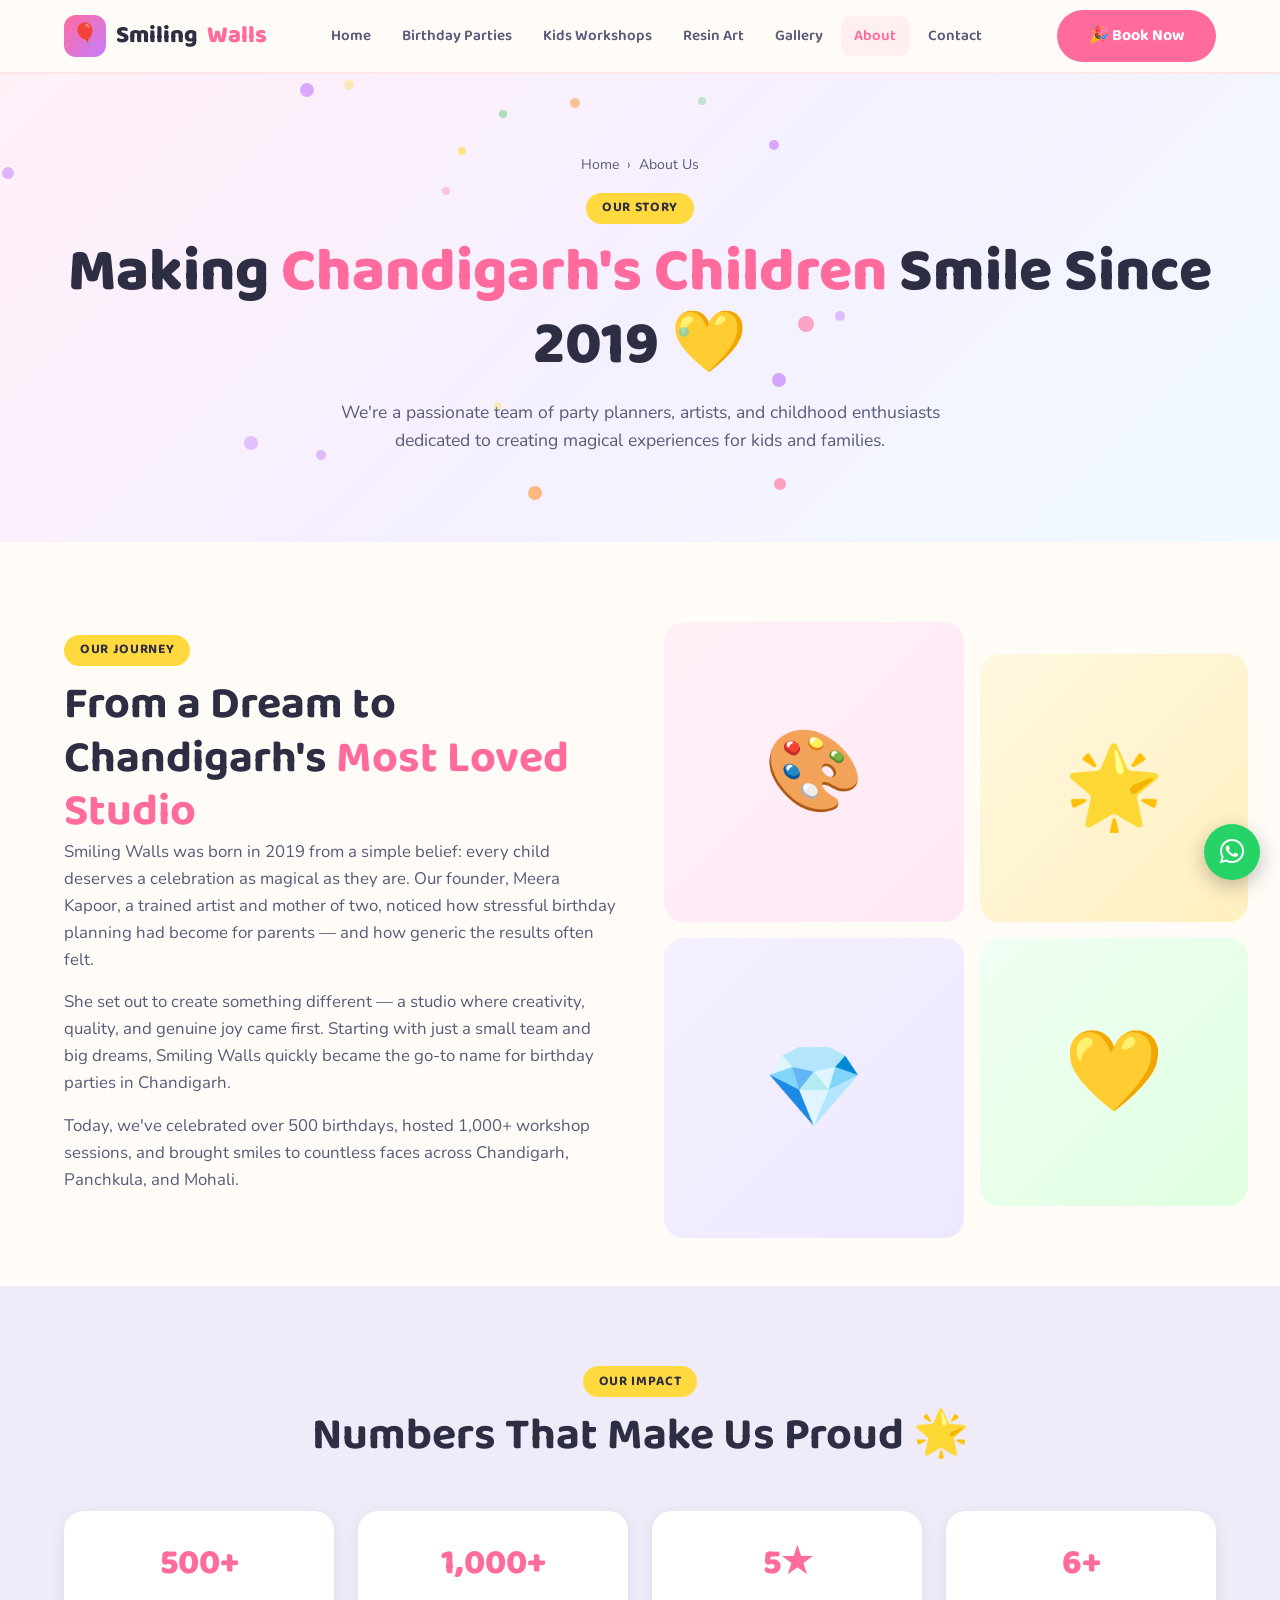
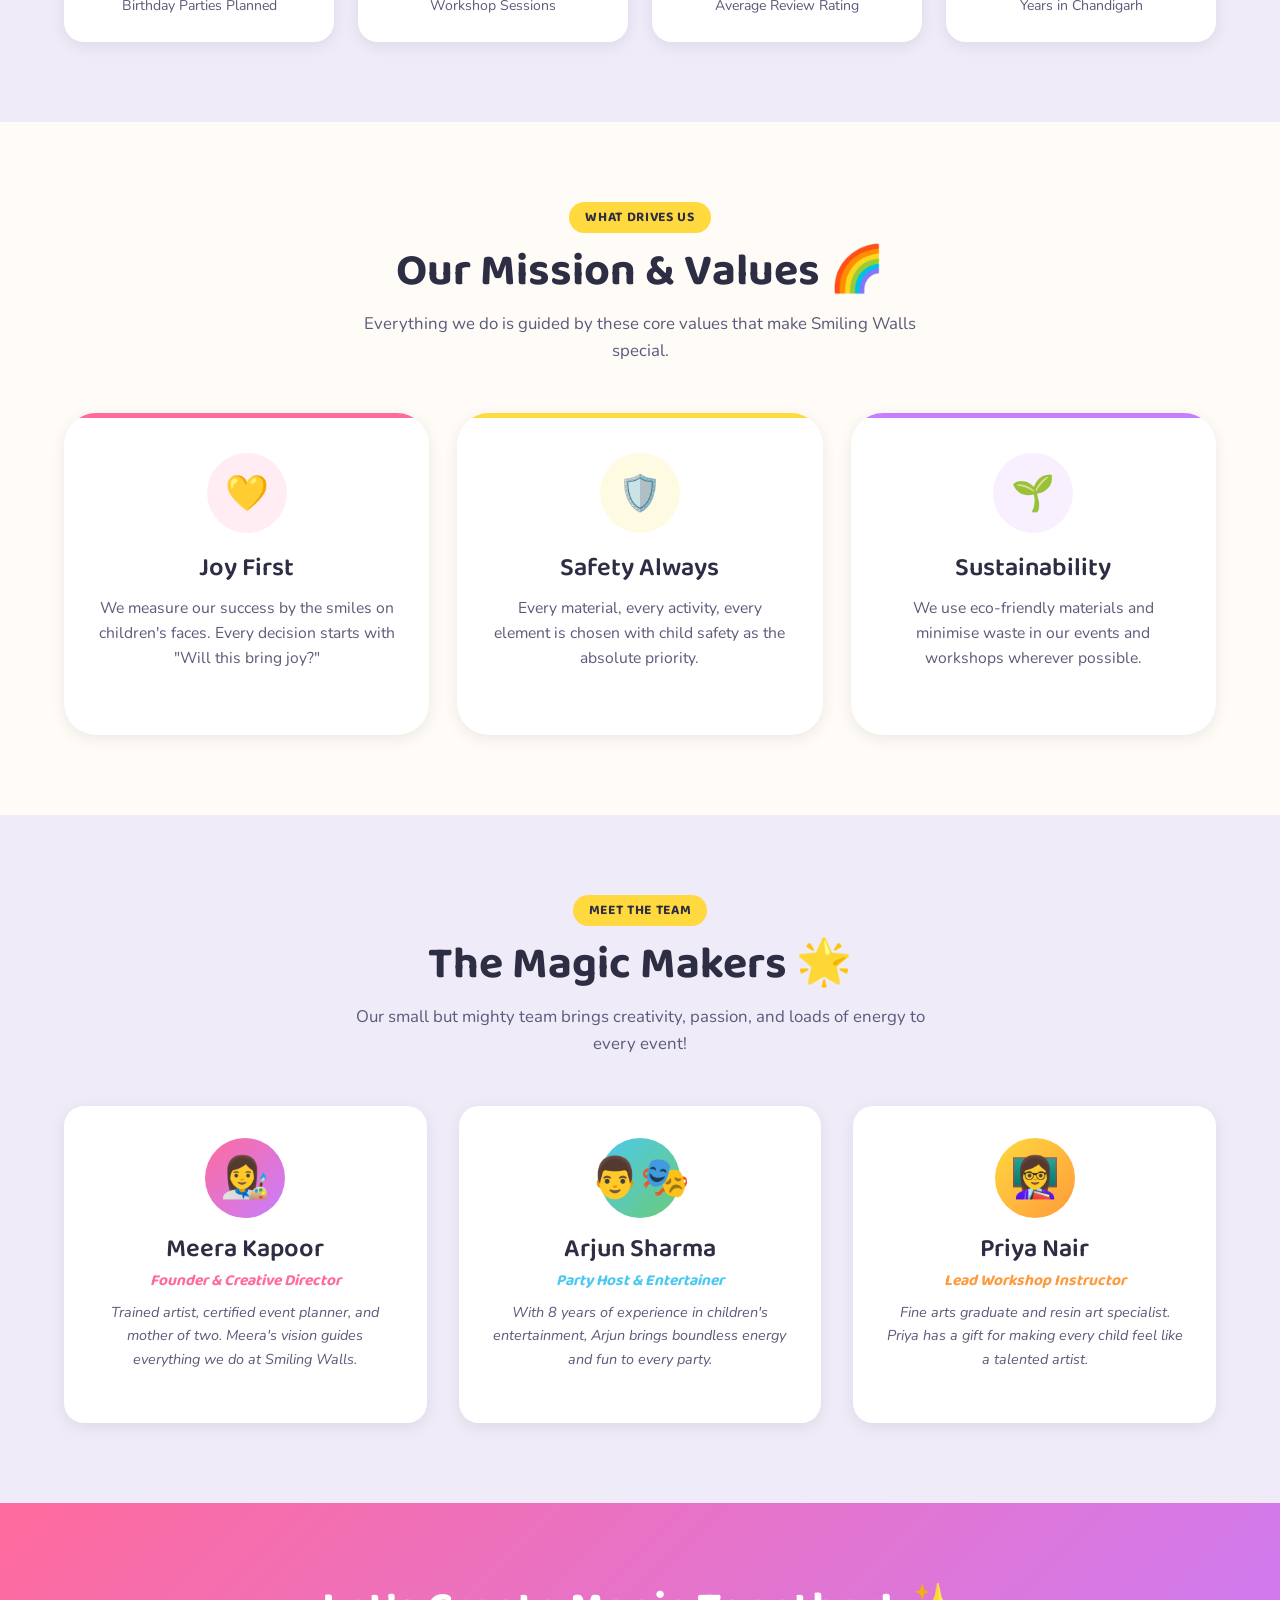
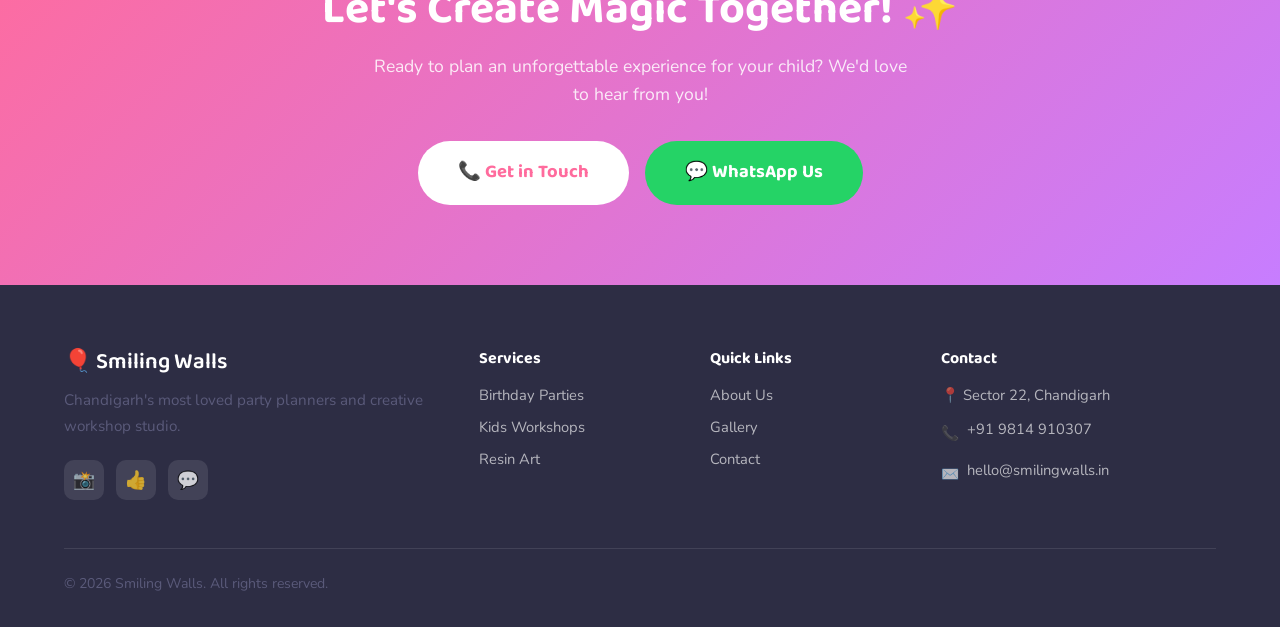
==== commit 61092d3f: "first commit" ====
--- a/about.html
+++ b/about.html
@@ -14,6 +14,7 @@
   <link rel="canonical" href="https://smilingwalls.in/about.html" />
   <link rel="preconnect" href="https://fonts.googleapis.com" />
   <link rel="preconnect" href="https://fonts.gstatic.com" crossorigin />
+  <link rel="stylesheet" href="https://cdnjs.cloudflare.com/ajax/libs/font-awesome/6.5.1/css/all.min.css" />
   <link rel="stylesheet" href="css/style.css" />
 </head>
 
@@ -247,8 +248,12 @@
     </div>
   </footer>
 
-  <a href="https://wa.me/919814910307" class="whatsapp-fab" target="_blank" rel="noopener noreferrer"
-    aria-label="WhatsApp">💬</a>
+  <!-- WhatsApp FAB -->
+  <a href="https://wa.me/9814910307?text=Hi%20Smiling%20Walls!%20I%20want%20to%20book%20an%20event."
+    class="whatsapp-float" target="_blank" rel="noopener noreferrer" aria-label="Chat with us on WhatsApp">
+    <i class="fab fa-whatsapp"></i>
+  </a>
+
   <script src="js/main.js" defer></script>
 </body>
 
--- a/css/style.css
+++ b/css/style.css
@@ -7,17 +7,17 @@
 
 /* ---------- CSS Variables ---------- */
 :root {
-  --pink:     #FF6B9D;
-  --yellow:   #FFD93D;
-  --purple:   #C77DFF;
-  --teal:     #4CC9F0;
-  --green:    #6BCB77;
-  --orange:   #FF9A3C;
-  --bg:       #FFFBF7;
-  --dark:     #2D2D44;
-  --mid:      #5A5A7A;
-  --light:    #F0EBF8;
-  --white:    #FFFFFF;
+  --pink: #FF6B9D;
+  --yellow: #FFD93D;
+  --purple: #C77DFF;
+  --teal: #4CC9F0;
+  --green: #6BCB77;
+  --orange: #FF9A3C;
+  --bg: #FFFBF7;
+  --dark: #2D2D44;
+  --mid: #5A5A7A;
+  --light: #F0EBF8;
+  --white: #FFFFFF;
 
   --font-head: 'Baloo 2', cursive;
   --font-body: 'Nunito', sans-serif;
@@ -27,15 +27,21 @@
   --radius-lg: 32px;
   --radius-xl: 48px;
 
-  --shadow-sm: 0 4px 16px rgba(0,0,0,0.08);
-  --shadow-md: 0 8px 32px rgba(0,0,0,0.12);
-  --shadow-lg: 0 16px 48px rgba(0,0,0,0.16);
+  --shadow-sm: 0 4px 16px rgba(0, 0, 0, 0.08);
+  --shadow-md: 0 8px 32px rgba(0, 0, 0, 0.12);
+  --shadow-lg: 0 16px 48px rgba(0, 0, 0, 0.16);
 
   --transition: all 0.3s cubic-bezier(0.4, 0, 0.2, 1);
 }
 
 /* ---------- Reset & Base ---------- */
-*, *::before, *::after { box-sizing: border-box; margin: 0; padding: 0; }
+*,
+*::before,
+*::after {
+  box-sizing: border-box;
+  margin: 0;
+  padding: 0;
+}
 
 html {
   scroll-behavior: smooth;
@@ -50,24 +56,51 @@
   overflow-x: hidden;
 }
 
-img { max-width: 100%; height: auto; display: block; }
-
-a { text-decoration: none; color: inherit; transition: var(--transition); }
-
-ul { list-style: none; }
+img {
+  max-width: 100%;
+  height: auto;
+  display: block;
+}
+
+a {
+  text-decoration: none;
+  color: inherit;
+  transition: var(--transition);
+}
+
+ul {
+  list-style: none;
+}
 
 /* ---------- Typography ---------- */
-h1, h2, h3, h4 {
+h1,
+h2,
+h3,
+h4 {
   font-family: var(--font-head);
   line-height: 1.2;
   color: var(--dark);
 }
 
-h1 { font-size: clamp(2.2rem, 5vw, 3.8rem); font-weight: 800; }
-h2 { font-size: clamp(1.8rem, 3.5vw, 2.8rem); font-weight: 700; }
-h3 { font-size: clamp(1.2rem, 2.5vw, 1.6rem); font-weight: 600; }
-
-p { color: var(--mid); font-size: 1.05rem; }
+h1 {
+  font-size: clamp(2.2rem, 5vw, 3.8rem);
+  font-weight: 800;
+}
+
+h2 {
+  font-size: clamp(1.8rem, 3.5vw, 2.8rem);
+  font-weight: 700;
+}
+
+h3 {
+  font-size: clamp(1.2rem, 2.5vw, 1.6rem);
+  font-weight: 600;
+}
+
+p {
+  color: var(--mid);
+  font-size: 1.05rem;
+}
 
 /* ---------- Layout Helpers ---------- */
 .container {
@@ -76,15 +109,23 @@
   padding: 0 1.5rem;
 }
 
-.section-pad { padding: 5rem 0; }
+.section-pad {
+  padding: 5rem 0;
+}
 
 .section-title {
   text-align: center;
   margin-bottom: 3rem;
 }
 
-.section-title h2 { margin-bottom: 0.75rem; }
-.section-title p { max-width: 600px; margin: 0 auto; }
+.section-title h2 {
+  margin-bottom: 0.75rem;
+}
+
+.section-title p {
+  max-width: 600px;
+  margin: 0 auto;
+}
 
 .badge {
   display: inline-block;
@@ -117,49 +158,95 @@
   white-space: nowrap;
 }
 
-.btn:hover { transform: translateY(-2px); box-shadow: var(--shadow-md); }
-.btn:active { transform: translateY(0); }
-
-.btn-primary { background: var(--pink); color: var(--white); }
-.btn-primary:hover { background: #e05588; }
-
-.btn-secondary { background: var(--yellow); color: var(--dark); }
-.btn-secondary:hover { background: #f0c800; }
-
-.btn-green { background: var(--green); color: var(--white); }
-.btn-green:hover { background: #58b865; }
-
-.btn-teal { background: var(--teal); color: var(--white); }
-.btn-teal:hover { background: #3ab5da; }
-
-.btn-purple { background: var(--purple); color: var(--white); }
-.btn-purple:hover { background: #b060ef; }
+.btn:hover {
+  transform: translateY(-2px);
+  box-shadow: var(--shadow-md);
+}
+
+.btn:active {
+  transform: translateY(0);
+}
+
+.btn-primary {
+  background: var(--pink);
+  color: var(--white);
+}
+
+.btn-primary:hover {
+  background: #e05588;
+}
+
+.btn-secondary {
+  background: var(--yellow);
+  color: var(--dark);
+}
+
+.btn-secondary:hover {
+  background: #f0c800;
+}
+
+.btn-green {
+  background: var(--green);
+  color: var(--white);
+}
+
+.btn-green:hover {
+  background: #58b865;
+}
+
+.btn-teal {
+  background: var(--teal);
+  color: var(--white);
+}
+
+.btn-teal:hover {
+  background: #3ab5da;
+}
+
+.btn-purple {
+  background: var(--purple);
+  color: var(--white);
+}
+
+.btn-purple:hover {
+  background: #b060ef;
+}
 
 .btn-outline {
   background: transparent;
   color: var(--dark);
   border: 2.5px solid var(--dark);
 }
-.btn-outline:hover { background: var(--dark); color: var(--white); }
+
+.btn-outline:hover {
+  background: var(--dark);
+  color: var(--white);
+}
 
 .btn-whatsapp {
   background: #25D366;
   color: var(--white);
   font-size: 1rem;
 }
-.btn-whatsapp:hover { background: #1da851; }
-
-.btn-lg { padding: 1.1rem 2.5rem; font-size: 1.15rem; }
+
+.btn-whatsapp:hover {
+  background: #1da851;
+}
+
+.btn-lg {
+  padding: 1.1rem 2.5rem;
+  font-size: 1.15rem;
+}
 
 /* ---------- Navbar ---------- */
 .navbar {
   position: sticky;
   top: 0;
   z-index: 1000;
-  background: rgba(255,251,247,0.95);
+  background: rgba(255, 251, 247, 0.95);
   backdrop-filter: blur(12px);
   -webkit-backdrop-filter: blur(12px);
-  border-bottom: 2px solid rgba(255,107,157,0.15);
+  border-bottom: 2px solid rgba(255, 107, 157, 0.15);
   transition: var(--transition);
 }
 
@@ -198,7 +285,9 @@
   font-size: 1.3rem;
 }
 
-.navbar-brand span { color: var(--pink); }
+.navbar-brand span {
+  color: var(--pink);
+}
 
 .nav-links {
   display: flex;
@@ -219,10 +308,12 @@
 .nav-links a:hover,
 .nav-links a.active {
   color: var(--pink);
-  background: rgba(255,107,157,0.08);
-}
-
-.nav-cta { margin-left: 0.75rem; }
+  background: rgba(255, 107, 157, 0.08);
+}
+
+.nav-cta {
+  margin-left: 0.75rem;
+}
 
 /* Hamburger */
 .hamburger {
@@ -245,9 +336,17 @@
   transition: var(--transition);
 }
 
-.hamburger.open span:nth-child(1) { transform: translateY(7.5px) rotate(45deg); }
-.hamburger.open span:nth-child(2) { opacity: 0; }
-.hamburger.open span:nth-child(3) { transform: translateY(-7.5px) rotate(-45deg); }
+.hamburger.open span:nth-child(1) {
+  transform: translateY(7.5px) rotate(45deg);
+}
+
+.hamburger.open span:nth-child(2) {
+  opacity: 0;
+}
+
+.hamburger.open span:nth-child(3) {
+  transform: translateY(-7.5px) rotate(-45deg);
+}
 
 .mobile-menu {
   display: none;
@@ -256,7 +355,7 @@
   left: 0;
   right: 0;
   background: var(--white);
-  border-bottom: 2px solid rgba(255,107,157,0.15);
+  border-bottom: 2px solid rgba(255, 107, 157, 0.15);
   padding: 1rem;
   z-index: 999;
   box-shadow: var(--shadow-md);
@@ -264,7 +363,9 @@
   gap: 0.5rem;
 }
 
-.mobile-menu.open { display: flex; }
+.mobile-menu.open {
+  display: flex;
+}
 
 .mobile-menu a {
   font-family: var(--font-head);
@@ -275,7 +376,10 @@
   transition: var(--transition);
 }
 
-.mobile-menu a:hover { background: var(--light); color: var(--pink); }
+.mobile-menu a:hover {
+  background: var(--light);
+  color: var(--pink);
+}
 
 /* ---------- Hero ---------- */
 .hero {
@@ -299,8 +403,15 @@
 }
 
 @keyframes float {
-  0%, 100% { transform: translateY(0) rotate(0deg); }
-  50% { transform: translateY(-20px) rotate(180deg); }
+
+  0%,
+  100% {
+    transform: translateY(0) rotate(0deg);
+  }
+
+  50% {
+    transform: translateY(-20px) rotate(180deg);
+  }
 }
 
 .hero-content {
@@ -310,7 +421,9 @@
   align-items: center;
 }
 
-.hero-text { z-index: 1; }
+.hero-text {
+  z-index: 1;
+}
 
 .hero-tagline {
   display: inline-flex;
@@ -328,12 +441,25 @@
   letter-spacing: 0.06em;
 }
 
-.hero h1 { margin-bottom: 1.25rem; }
-.hero h1 span { color: var(--pink); }
-
-.hero p { font-size: 1.15rem; margin-bottom: 2rem; max-width: 500px; }
-
-.hero-btns { display: flex; gap: 1rem; flex-wrap: wrap; }
+.hero h1 {
+  margin-bottom: 1.25rem;
+}
+
+.hero h1 span {
+  color: var(--pink);
+}
+
+.hero p {
+  font-size: 1.15rem;
+  margin-bottom: 2rem;
+  max-width: 500px;
+}
+
+.hero-btns {
+  display: flex;
+  gap: 1rem;
+  flex-wrap: wrap;
+}
 
 .hero-visual {
   display: flex;
@@ -359,11 +485,21 @@
   animation: float 5s ease-in-out infinite;
 }
 
-.hero-service-card:nth-child(2) { animation-delay: 0.5s; }
-.hero-service-card:nth-child(3) { animation-delay: 1s; }
-.hero-service-card:nth-child(4) { animation-delay: 1.5s; }
-
-.hero-service-card:hover { transform: translateY(-6px) scale(1.02); }
+.hero-service-card:nth-child(2) {
+  animation-delay: 0.5s;
+}
+
+.hero-service-card:nth-child(3) {
+  animation-delay: 1s;
+}
+
+.hero-service-card:nth-child(4) {
+  animation-delay: 1.5s;
+}
+
+.hero-service-card:hover {
+  transform: translateY(-6px) scale(1.02);
+}
 
 .hero-service-card .icon {
   font-size: 2.5rem;
@@ -405,12 +541,26 @@
   border-radius: var(--radius-lg) var(--radius-lg) 0 0;
 }
 
-.service-card.pink::before   { background: var(--pink); }
-.service-card.yellow::before { background: var(--yellow); }
-.service-card.purple::before { background: var(--purple); }
-.service-card.teal::before   { background: var(--teal); }
-
-.service-card:hover { transform: translateY(-8px); box-shadow: var(--shadow-lg); }
+.service-card.pink::before {
+  background: var(--pink);
+}
+
+.service-card.yellow::before {
+  background: var(--yellow);
+}
+
+.service-card.purple::before {
+  background: var(--purple);
+}
+
+.service-card.teal::before {
+  background: var(--teal);
+}
+
+.service-card:hover {
+  transform: translateY(-8px);
+  box-shadow: var(--shadow-lg);
+}
 
 .service-card .icon-wrap {
   width: 80px;
@@ -423,13 +573,30 @@
   margin: 0 auto 1.25rem;
 }
 
-.service-card.pink .icon-wrap   { background: rgba(255,107,157,0.12); }
-.service-card.yellow .icon-wrap { background: rgba(255,217,61,0.15); }
-.service-card.purple .icon-wrap { background: rgba(199,125,255,0.12); }
-.service-card.teal .icon-wrap   { background: rgba(76,201,240,0.12); }
-
-.service-card h3 { margin-bottom: 0.75rem; }
-.service-card p { font-size: 0.98rem; margin-bottom: 1.5rem; }
+.service-card.pink .icon-wrap {
+  background: rgba(255, 107, 157, 0.12);
+}
+
+.service-card.yellow .icon-wrap {
+  background: rgba(255, 217, 61, 0.15);
+}
+
+.service-card.purple .icon-wrap {
+  background: rgba(199, 125, 255, 0.12);
+}
+
+.service-card.teal .icon-wrap {
+  background: rgba(76, 201, 240, 0.12);
+}
+
+.service-card h3 {
+  margin-bottom: 0.75rem;
+}
+
+.service-card p {
+  font-size: 0.98rem;
+  margin-bottom: 1.5rem;
+}
 
 /* ---------- Why Choose Us ---------- */
 .why-grid {
@@ -447,11 +614,24 @@
   transition: var(--transition);
 }
 
-.why-card:hover { transform: translateY(-4px); box-shadow: var(--shadow-md); }
-
-.why-card .icon { font-size: 2.5rem; margin-bottom: 1rem; }
-.why-card h3 { font-size: 1.1rem; margin-bottom: 0.5rem; }
-.why-card p { font-size: 0.92rem; }
+.why-card:hover {
+  transform: translateY(-4px);
+  box-shadow: var(--shadow-md);
+}
+
+.why-card .icon {
+  font-size: 2.5rem;
+  margin-bottom: 1rem;
+}
+
+.why-card h3 {
+  font-size: 1.1rem;
+  margin-bottom: 0.5rem;
+}
+
+.why-card p {
+  font-size: 0.92rem;
+}
 
 /* ---------- Testimonials ---------- */
 .testimonials-section {
@@ -473,7 +653,10 @@
   position: relative;
 }
 
-.testimonial-card:hover { transform: translateY(-4px); box-shadow: var(--shadow-md); }
+.testimonial-card:hover {
+  transform: translateY(-4px);
+  box-shadow: var(--shadow-md);
+}
 
 .testimonial-card .quote {
   font-size: 3rem;
@@ -509,7 +692,11 @@
   color: var(--white);
 }
 
-.stars { color: #FFD93D; font-size: 1rem; margin-bottom: 0.25rem; }
+.stars {
+  color: #FFD93D;
+  font-size: 1rem;
+  margin-bottom: 0.25rem;
+}
 
 /* ---------- Pricing ---------- */
 .pricing-grid {
@@ -535,8 +722,14 @@
   box-shadow: var(--shadow-lg);
 }
 
-.pricing-card:hover { transform: translateY(-6px); box-shadow: var(--shadow-lg); }
-.pricing-card.featured:hover { transform: scale(1.04) translateY(-6px); }
+.pricing-card:hover {
+  transform: translateY(-6px);
+  box-shadow: var(--shadow-lg);
+}
+
+.pricing-card.featured:hover {
+  transform: scale(1.04) translateY(-6px);
+}
 
 .popular-badge {
   position: absolute;
@@ -553,7 +746,10 @@
   white-space: nowrap;
 }
 
-.pricing-card h3 { margin-bottom: 0.5rem; }
+.pricing-card h3 {
+  margin-bottom: 0.5rem;
+}
+
 .pricing-card .price {
   font-family: var(--font-head);
   font-size: 2.5rem;
@@ -562,7 +758,12 @@
   line-height: 1;
   margin: 1rem 0 0.25rem;
 }
-.pricing-card .price small { font-size: 1rem; color: var(--mid); font-weight: 600; }
+
+.pricing-card .price small {
+  font-size: 1rem;
+  color: var(--mid);
+  font-weight: 600;
+}
 
 .pricing-features {
   text-align: left;
@@ -596,7 +797,10 @@
 }
 
 /* ---------- FAQ ---------- */
-.faq-list { max-width: 780px; margin: 0 auto; }
+.faq-list {
+  max-width: 780px;
+  margin: 0 auto;
+}
 
 .faq-item {
   background: var(--white);
@@ -623,7 +827,9 @@
   transition: var(--transition);
 }
 
-.faq-question:hover { color: var(--pink); }
+.faq-question:hover {
+  color: var(--pink);
+}
 
 .faq-question .chevron {
   font-size: 1.2rem;
@@ -631,7 +837,9 @@
   color: var(--pink);
 }
 
-.faq-item.open .faq-question .chevron { transform: rotate(180deg); }
+.faq-item.open .faq-question .chevron {
+  transform: rotate(180deg);
+}
 
 .faq-answer {
   max-height: 0;
@@ -639,7 +847,9 @@
   transition: max-height 0.4s ease, padding 0.3s ease;
 }
 
-.faq-item.open .faq-answer { max-height: 300px; }
+.faq-item.open .faq-answer {
+  max-height: 300px;
+}
 
 .faq-answer p {
   padding: 0 1.5rem 1.25rem;
@@ -662,7 +872,9 @@
   background: var(--light);
 }
 
-.gallery-item:nth-child(4n+1) { grid-column: span 2; }
+.gallery-item:nth-child(4n+1) {
+  grid-column: span 2;
+}
 
 .gallery-placeholder {
   width: 100%;
@@ -678,7 +890,7 @@
 .gallery-item .overlay {
   position: absolute;
   inset: 0;
-  background: rgba(255,107,157,0.85);
+  background: rgba(255, 107, 157, 0.85);
   display: flex;
   align-items: center;
   justify-content: center;
@@ -688,21 +900,25 @@
   color: white;
 }
 
-.gallery-item:hover .overlay { opacity: 1; }
+.gallery-item:hover .overlay {
+  opacity: 1;
+}
 
 /* Lightbox */
 .lightbox {
   display: none;
   position: fixed;
   inset: 0;
-  background: rgba(0,0,0,0.9);
+  background: rgba(0, 0, 0, 0.9);
   z-index: 9999;
   align-items: center;
   justify-content: center;
   padding: 2rem;
 }
 
-.lightbox.open { display: flex; }
+.lightbox.open {
+  display: flex;
+}
 
 .lightbox-content {
   max-width: 800px;
@@ -781,12 +997,19 @@
 .form-group select:focus,
 .form-group textarea:focus {
   border-color: var(--pink);
-  box-shadow: 0 0 0 4px rgba(255,107,157,0.1);
-}
-
-.form-group textarea { resize: vertical; min-height: 120px; }
-
-.form-row { display: grid; grid-template-columns: 1fr 1fr; gap: 1rem; }
+  box-shadow: 0 0 0 4px rgba(255, 107, 157, 0.1);
+}
+
+.form-group textarea {
+  resize: vertical;
+  min-height: 120px;
+}
+
+.form-row {
+  display: grid;
+  grid-template-columns: 1fr 1fr;
+  gap: 1rem;
+}
 
 /* ---------- Map ---------- */
 .map-container {
@@ -801,7 +1024,9 @@
   border: none;
 }
 
-.contact-info { margin-top: 1.5rem; }
+.contact-info {
+  margin-top: 1.5rem;
+}
 
 .contact-info-item {
   display: flex;
@@ -858,7 +1083,9 @@
   font-size: 4rem;
 }
 
-.about-img-card:nth-child(2) { margin-top: 2rem; }
+.about-img-card:nth-child(2) {
+  margin-top: 2rem;
+}
 
 .stats-row {
   display: grid;
@@ -882,7 +1109,10 @@
   color: var(--pink);
 }
 
-.stat-card p { font-size: 0.88rem; margin-top: 0.25rem; }
+.stat-card p {
+  font-size: 0.88rem;
+  margin-top: 0.25rem;
+}
 
 /* ---------- Page Hero (inner pages) ---------- */
 .page-hero {
@@ -893,8 +1123,15 @@
   overflow: hidden;
 }
 
-.page-hero h1 { margin-bottom: 1rem; }
-.page-hero p { max-width: 600px; margin: 0 auto 1.5rem; font-size: 1.1rem; }
+.page-hero h1 {
+  margin-bottom: 1rem;
+}
+
+.page-hero p {
+  max-width: 600px;
+  margin: 0 auto 1.5rem;
+  font-size: 1.1rem;
+}
 
 /* ---------- CTA Banner ---------- */
 .cta-banner {
@@ -906,17 +1143,39 @@
   overflow: hidden;
 }
 
-.cta-banner h2 { color: var(--white); margin-bottom: 1rem; }
-.cta-banner p { color: rgba(255,255,255,0.85); max-width: 540px; margin: 0 auto 2rem; font-size: 1.1rem; }
-.cta-banner-btns { display: flex; gap: 1rem; justify-content: center; flex-wrap: wrap; }
-
-.btn-white { background: var(--white); color: var(--pink); }
-.btn-white:hover { background: var(--yellow); color: var(--dark); }
+.cta-banner h2 {
+  color: var(--white);
+  margin-bottom: 1rem;
+}
+
+.cta-banner p {
+  color: rgba(255, 255, 255, 0.85);
+  max-width: 540px;
+  margin: 0 auto 2rem;
+  font-size: 1.1rem;
+}
+
+.cta-banner-btns {
+  display: flex;
+  gap: 1rem;
+  justify-content: center;
+  flex-wrap: wrap;
+}
+
+.btn-white {
+  background: var(--white);
+  color: var(--pink);
+}
+
+.btn-white:hover {
+  background: var(--yellow);
+  color: var(--dark);
+}
 
 /* ---------- Footer ---------- */
 footer {
   background: var(--dark);
-  color: rgba(255,255,255,0.75);
+  color: rgba(255, 255, 255, 0.75);
   padding: 4rem 0 2rem;
 }
 
@@ -934,15 +1193,22 @@
   margin-bottom: 0.75rem;
 }
 
-.footer-brand p { font-size: 0.95rem; line-height: 1.7; margin-bottom: 1.25rem; }
-
-.social-links { display: flex; gap: 0.75rem; }
+.footer-brand p {
+  font-size: 0.95rem;
+  line-height: 1.7;
+  margin-bottom: 1.25rem;
+}
+
+.social-links {
+  display: flex;
+  gap: 0.75rem;
+}
 
 .social-link {
   width: 40px;
   height: 40px;
   border-radius: 10px;
-  background: rgba(255,255,255,0.1);
+  background: rgba(255, 255, 255, 0.1);
   display: flex;
   align-items: center;
   justify-content: center;
@@ -950,7 +1216,10 @@
   transition: var(--transition);
 }
 
-.social-link:hover { background: var(--pink); transform: translateY(-2px); }
+.social-link:hover {
+  background: var(--pink);
+  transform: translateY(-2px);
+}
 
 .footer-col h4 {
   font-family: var(--font-head);
@@ -961,13 +1230,16 @@
 
 .footer-col a {
   display: block;
-  color: rgba(255,255,255,0.65);
+  color: rgba(255, 255, 255, 0.65);
   font-size: 0.92rem;
   margin-bottom: 0.5rem;
   transition: var(--transition);
 }
 
-.footer-col a:hover { color: var(--pink); padding-left: 4px; }
+.footer-col a:hover {
+  color: var(--pink);
+  padding-left: 4px;
+}
 
 .footer-contact p {
   display: flex;
@@ -975,11 +1247,11 @@
   gap: 0.5rem;
   font-size: 0.92rem;
   margin-bottom: 0.6rem;
-  color: rgba(255,255,255,0.65);
+  color: rgba(255, 255, 255, 0.65);
 }
 
 .footer-bottom {
-  border-top: 1px solid rgba(255,255,255,0.1);
+  border-top: 1px solid rgba(255, 255, 255, 0.1);
   padding-top: 1.5rem;
   display: flex;
   justify-content: space-between;
@@ -988,7 +1260,9 @@
   gap: 1rem;
 }
 
-.footer-bottom p { font-size: 0.88rem; }
+.footer-bottom p {
+  font-size: 0.88rem;
+}
 
 /* ---------- Floating Buttons ---------- */
 .whatsapp-fab {
@@ -1004,31 +1278,50 @@
   align-items: center;
   justify-content: center;
   font-size: 1.8rem;
-  box-shadow: 0 4px 20px rgba(37,211,102,0.4);
+  box-shadow: 0 4px 20px rgba(37, 211, 102, 0.4);
   transition: var(--transition);
   animation: pulse-whatsapp 2.5s ease-in-out infinite;
 }
 
 .whatsapp-fab:hover {
   transform: scale(1.1);
-  box-shadow: 0 6px 28px rgba(37,211,102,0.5);
+  box-shadow: 0 6px 28px rgba(37, 211, 102, 0.5);
   animation: none;
 }
 
 @keyframes pulse-whatsapp {
-  0%, 100% { box-shadow: 0 4px 20px rgba(37,211,102,0.4); }
-  50% { box-shadow: 0 4px 30px rgba(37,211,102,0.65); }
+
+  0%,
+  100% {
+    box-shadow: 0 4px 20px rgba(37, 211, 102, 0.4);
+  }
+
+  50% {
+    box-shadow: 0 4px 30px rgba(37, 211, 102, 0.65);
+  }
 }
 
 /* ---------- Animations ---------- */
 @keyframes fadeInUp {
-  from { opacity: 0; transform: translateY(28px); }
-  to   { opacity: 1; transform: translateY(0); }
+  from {
+    opacity: 0;
+    transform: translateY(28px);
+  }
+
+  to {
+    opacity: 1;
+    transform: translateY(0);
+  }
 }
 
 @keyframes fadeIn {
-  from { opacity: 0; }
-  to   { opacity: 1; }
+  from {
+    opacity: 0;
+  }
+
+  to {
+    opacity: 1;
+  }
 }
 
 .animate-up {
@@ -1042,10 +1335,21 @@
   transform: translateY(0);
 }
 
-.delay-1 { transition-delay: 0.1s; }
-.delay-2 { transition-delay: 0.2s; }
-.delay-3 { transition-delay: 0.3s; }
-.delay-4 { transition-delay: 0.4s; }
+.delay-1 {
+  transition-delay: 0.1s;
+}
+
+.delay-2 {
+  transition-delay: 0.2s;
+}
+
+.delay-3 {
+  transition-delay: 0.3s;
+}
+
+.delay-4 {
+  transition-delay: 0.4s;
+}
 
 /* ---------- Breadcrumb ---------- */
 .breadcrumb {
@@ -1058,68 +1362,202 @@
   justify-content: center;
 }
 
-.breadcrumb a:hover { color: var(--pink); }
+.breadcrumb a:hover {
+  color: var(--pink);
+}
 
 /* ---------- Responsive ---------- */
 @media (max-width: 1024px) {
-  .why-grid { grid-template-columns: repeat(2, 1fr); }
-  .footer-grid { grid-template-columns: 1fr 1fr; }
+  .why-grid {
+    grid-template-columns: repeat(2, 1fr);
+  }
+
+  .footer-grid {
+    grid-template-columns: 1fr 1fr;
+  }
 }
 
 @media (max-width: 900px) {
-  .services-grid { grid-template-columns: 1fr 1fr; }
-  .testimonials-grid { grid-template-columns: 1fr 1fr; }
-  .pricing-grid { grid-template-columns: 1fr; max-width: 420px; margin: 0 auto; }
-  .pricing-card.featured { transform: scale(1); }
-  .hero-content { grid-template-columns: 1fr; text-align: center; }
-  .hero-btns { justify-content: center; }
-  .hero p { margin-left: auto; margin-right: auto; }
-  .about-grid { grid-template-columns: 1fr; }
-  .contact-grid { grid-template-columns: 1fr; }
-  .gallery-grid { grid-template-columns: 1fr 1fr; }
-  .gallery-item:nth-child(4n+1) { grid-column: span 1; }
+  .services-grid {
+    grid-template-columns: 1fr 1fr;
+  }
+
+  .testimonials-grid {
+    grid-template-columns: 1fr 1fr;
+  }
+
+  .pricing-grid {
+    grid-template-columns: 1fr;
+    max-width: 420px;
+    margin: 0 auto;
+  }
+
+  .pricing-card.featured {
+    transform: scale(1);
+  }
+
+  .hero-content {
+    grid-template-columns: 1fr;
+    text-align: center;
+  }
+
+  .hero-btns {
+    justify-content: center;
+  }
+
+  .hero p {
+    margin-left: auto;
+    margin-right: auto;
+  }
+
+  .about-grid {
+    grid-template-columns: 1fr;
+  }
+
+  .contact-grid {
+    grid-template-columns: 1fr;
+  }
+
+  .gallery-grid {
+    grid-template-columns: 1fr 1fr;
+  }
+
+  .gallery-item:nth-child(4n+1) {
+    grid-column: span 1;
+  }
 }
 
 @media (max-width: 768px) {
-  .section-pad { padding: 3.5rem 0; }
-  .nav-links, .nav-cta { display: none; }
-  .hamburger { display: flex; }
-  .services-grid { grid-template-columns: 1fr; }
-  .testimonials-grid { grid-template-columns: 1fr; }
-  .footer-grid { grid-template-columns: 1fr; gap: 2rem; }
-  .footer-bottom { flex-direction: column; text-align: center; }
-  .form-row { grid-template-columns: 1fr; }
-  .stats-row { grid-template-columns: 1fr 1fr; }
-  .why-grid { grid-template-columns: 1fr 1fr; }
+  .section-pad {
+    padding: 3.5rem 0;
+  }
+
+  .nav-links,
+  .nav-cta {
+    display: none;
+  }
+
+  .hamburger {
+    display: flex;
+  }
+
+  .services-grid {
+    grid-template-columns: 1fr;
+  }
+
+  .testimonials-grid {
+    grid-template-columns: 1fr;
+  }
+
+  .footer-grid {
+    grid-template-columns: 1fr;
+    gap: 2rem;
+  }
+
+  .footer-bottom {
+    flex-direction: column;
+    text-align: center;
+  }
+
+  .form-row {
+    grid-template-columns: 1fr;
+  }
+
+  .stats-row {
+    grid-template-columns: 1fr 1fr;
+  }
+
+  .why-grid {
+    grid-template-columns: 1fr 1fr;
+  }
 }
 
 @media (max-width: 480px) {
-  .why-grid { grid-template-columns: 1fr; }
-  .gallery-grid { grid-template-columns: 1fr; }
-  .stats-row { grid-template-columns: 1fr; }
-  .hero-card-grid { grid-template-columns: 1fr 1fr; }
+  .why-grid {
+    grid-template-columns: 1fr;
+  }
+
+  .gallery-grid {
+    grid-template-columns: 1fr;
+  }
+
+  .stats-row {
+    grid-template-columns: 1fr;
+  }
+
+  .hero-card-grid {
+    grid-template-columns: 1fr 1fr;
+  }
 }
 
 /* ---------- Utility ---------- */
-.text-pink   { color: var(--pink); }
-.text-yellow { color: var(--yellow); }
-.text-purple { color: var(--purple); }
-.text-teal   { color: var(--teal); }
-.text-green  { color: var(--green); }
-
-.bg-pink   { background: var(--pink); }
-.bg-yellow { background: var(--yellow); }
-.bg-purple { background: var(--purple); }
-.bg-teal   { background: var(--teal); }
-.bg-green  { background: var(--green); }
-.bg-orange { background: var(--orange); }
-.bg-light  { background: var(--light); }
-
-.text-center { text-align: center; }
-.mt-1 { margin-top: 1rem; }
-.mt-2 { margin-top: 2rem; }
-.mb-1 { margin-bottom: 1rem; }
-.mb-2 { margin-bottom: 2rem; }
+.text-pink {
+  color: var(--pink);
+}
+
+.text-yellow {
+  color: var(--yellow);
+}
+
+.text-purple {
+  color: var(--purple);
+}
+
+.text-teal {
+  color: var(--teal);
+}
+
+.text-green {
+  color: var(--green);
+}
+
+.bg-pink {
+  background: var(--pink);
+}
+
+.bg-yellow {
+  background: var(--yellow);
+}
+
+.bg-purple {
+  background: var(--purple);
+}
+
+.bg-teal {
+  background: var(--teal);
+}
+
+.bg-green {
+  background: var(--green);
+}
+
+.bg-orange {
+  background: var(--orange);
+}
+
+.bg-light {
+  background: var(--light);
+}
+
+.text-center {
+  text-align: center;
+}
+
+.mt-1 {
+  margin-top: 1rem;
+}
+
+.mt-2 {
+  margin-top: 2rem;
+}
+
+.mb-1 {
+  margin-bottom: 1rem;
+}
+
+.mb-2 {
+  margin-bottom: 2rem;
+}
 
 /* ---------- Skip Link (Accessibility) ---------- */
 .skip-link {
@@ -1133,12 +1571,15 @@
   font-weight: 700;
   z-index: 10000;
 }
-.skip-link:focus { left: 1rem; }
+
+.skip-link:focus {
+  left: 1rem;
+}
 
 /* ---------- Success Message ---------- */
 .form-success {
   display: none;
-  background: rgba(107,203,119,0.15);
+  background: rgba(107, 203, 119, 0.15);
   border: 2px solid var(--green);
   border-radius: var(--radius-md);
   padding: 1.25rem;
@@ -1148,3 +1589,26 @@
   font-weight: 700;
   margin-top: 1rem;
 }
+
+.whatsapp-float {
+  position: fixed;
+  bottom: 20px;
+  right: 20px;
+  width: 56px;
+  height: 56px;
+  background: #25D366;
+  color: #fff;
+  border-radius: 50%;
+  display: flex;
+  align-items: center;
+  justify-content: center;
+  font-size: 28px;
+  box-shadow: 0 6px 20px rgba(0, 0, 0, 0.25);
+  z-index: 9999;
+  text-decoration: none;
+}
+
+.whatsapp-float i {
+  color: #fff;
+  font-size: 28px;
+}
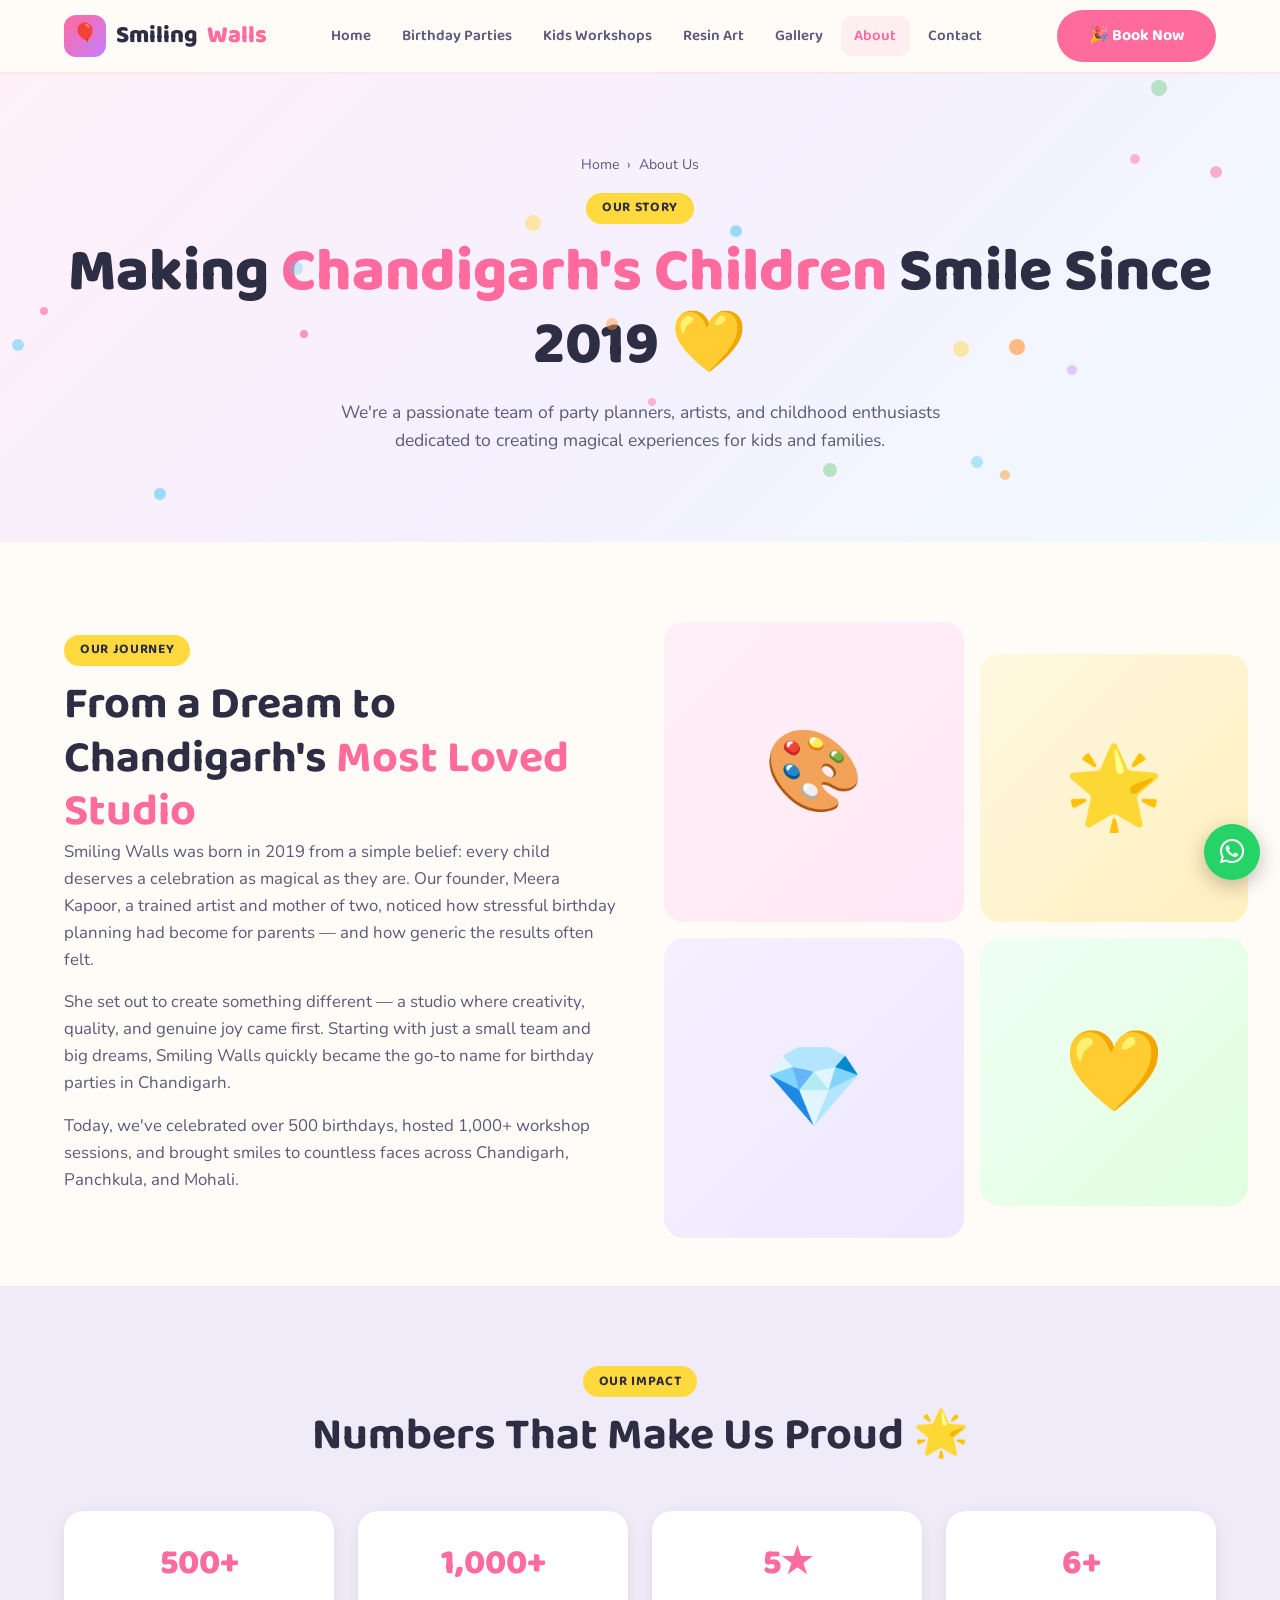
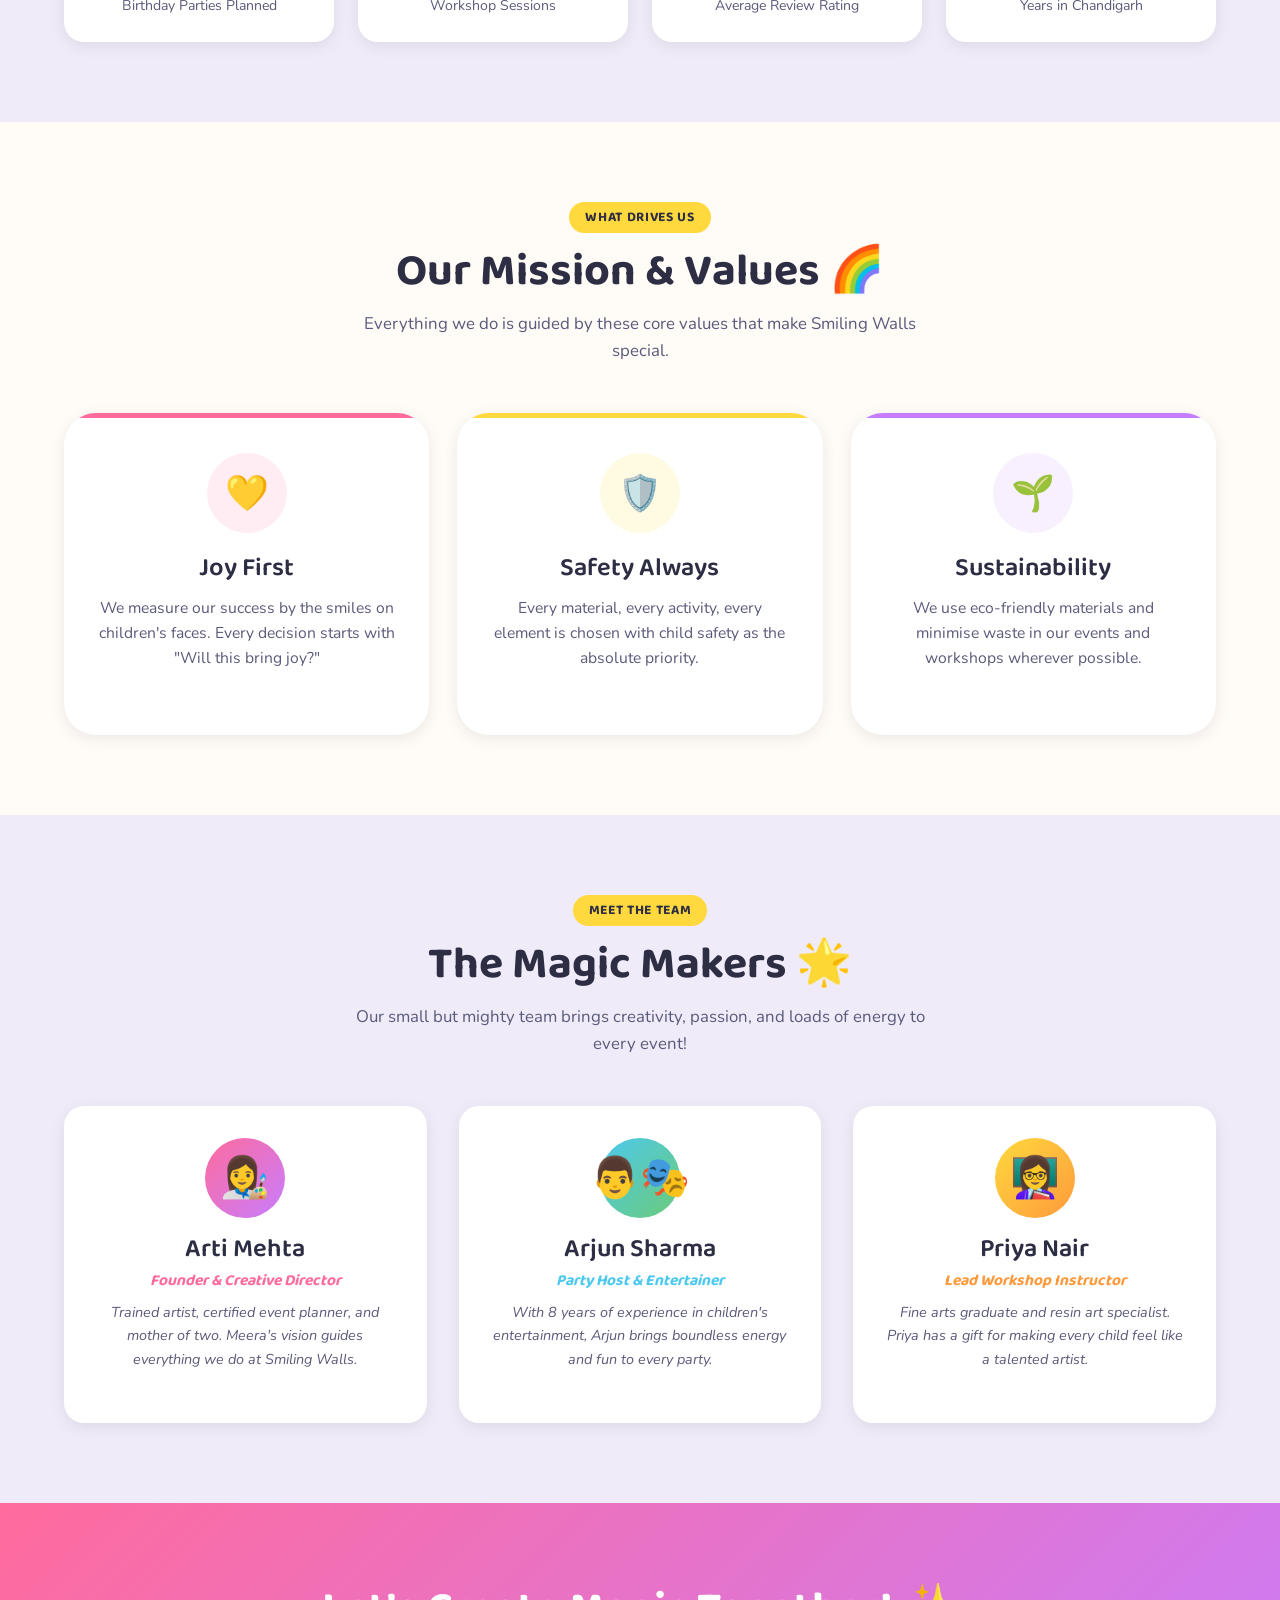
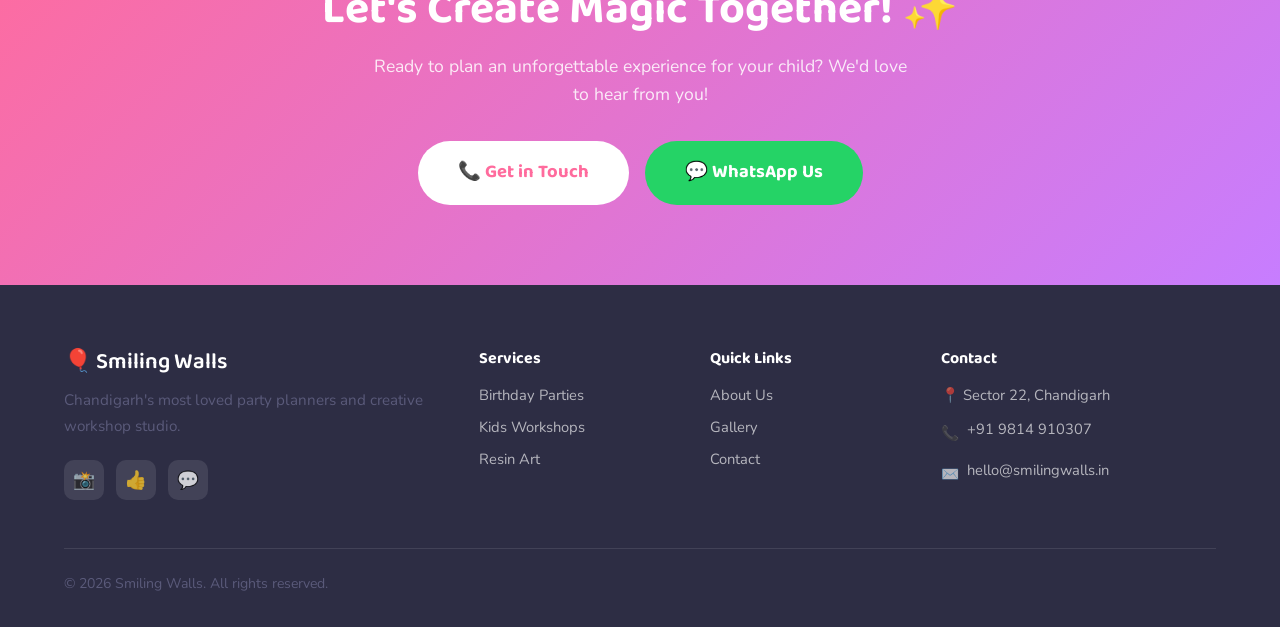
==== commit f2ff4795: "Update about.html" ====
--- a/about.html
+++ b/about.html
@@ -166,7 +166,7 @@
             <div
               style="width:80px;height:80px;border-radius:50%;background:linear-gradient(135deg,var(--pink),var(--purple));display:flex;align-items:center;justify-content:center;font-size:2.5rem;margin:0 auto 1rem">
               👩‍🎨</div>
-            <h3 style="margin-bottom:0.25rem">Meera Kapoor</h3>
+            <h3 style="margin-bottom:0.25rem">Arti Mehta</h3>
             <p style="color:var(--pink);font-weight:700;font-family:var(--font-head);margin-bottom:0.5rem">Founder &
               Creative Director</p>
             <p style="font-size:0.9rem">Trained artist, certified event planner, and mother of two. Meera's vision
@@ -257,4 +257,4 @@
   <script src="js/main.js" defer></script>
 </body>
 
-</html>+</html>
